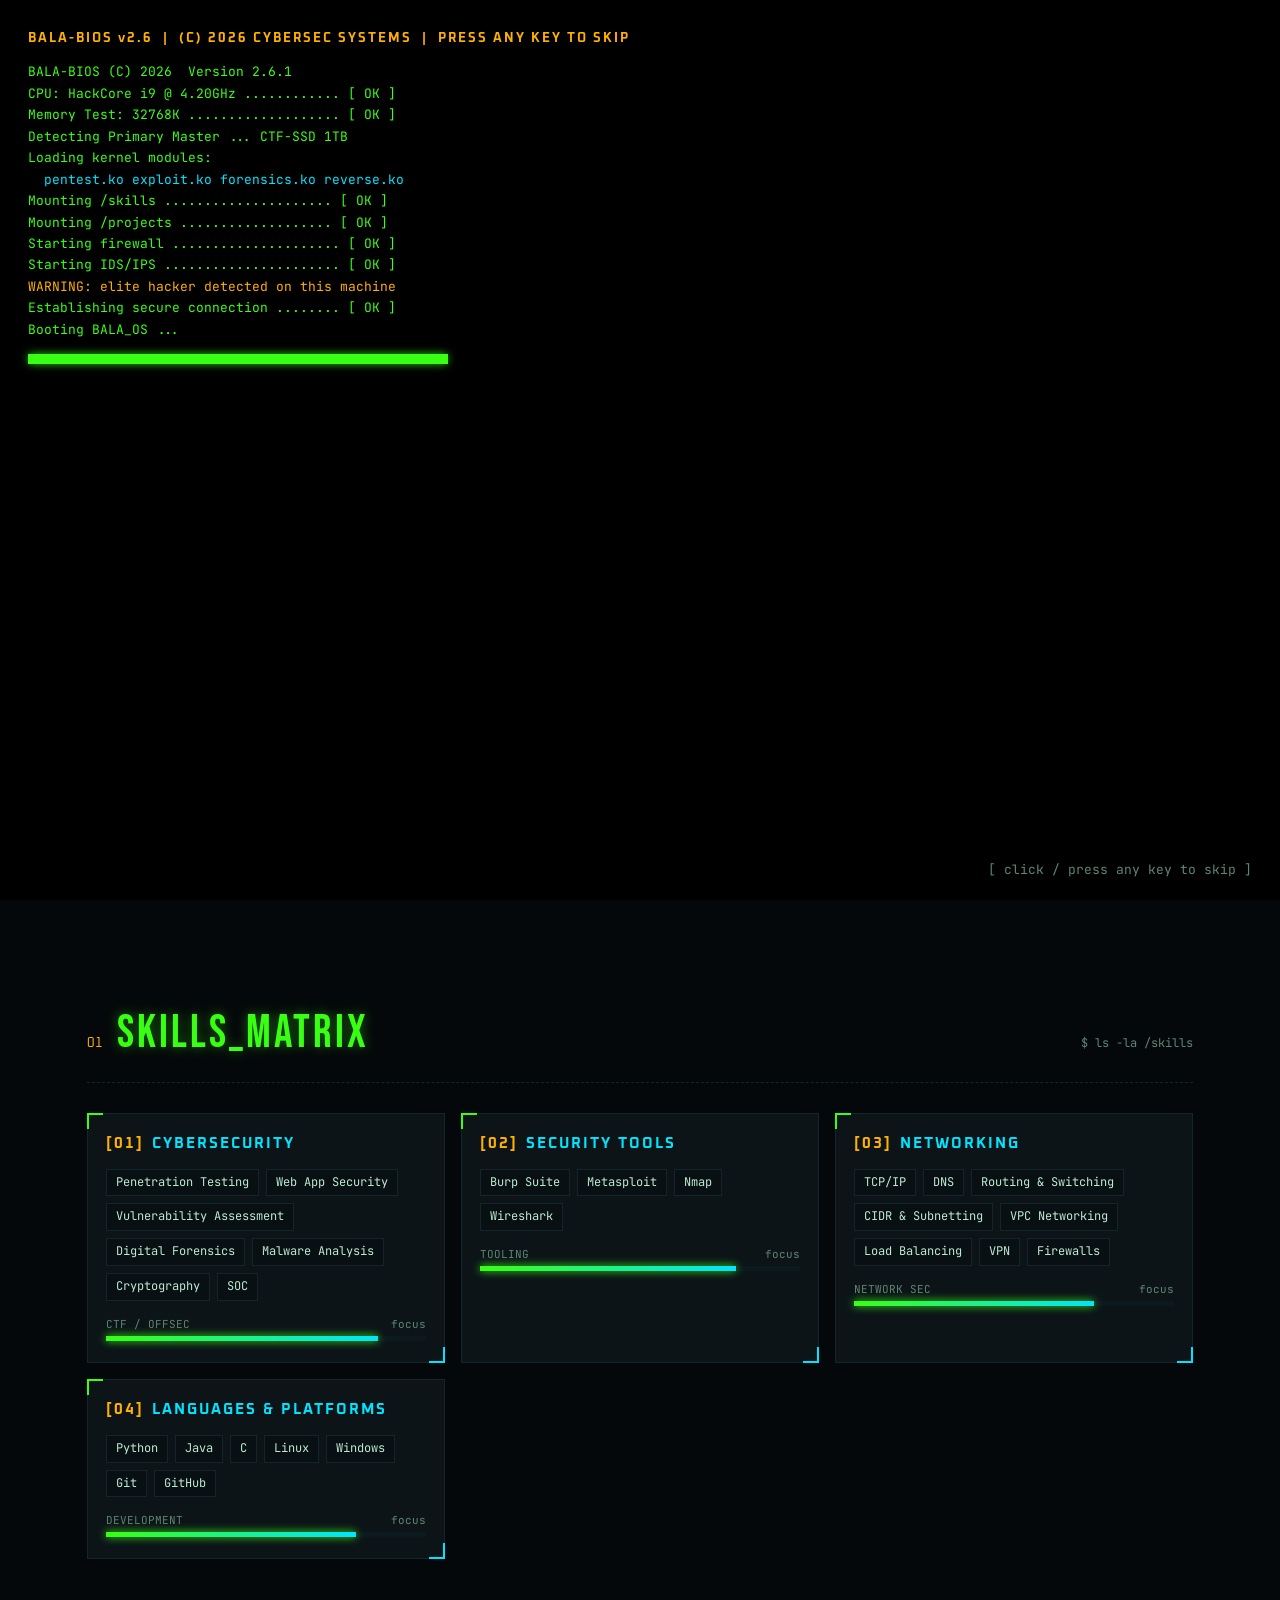
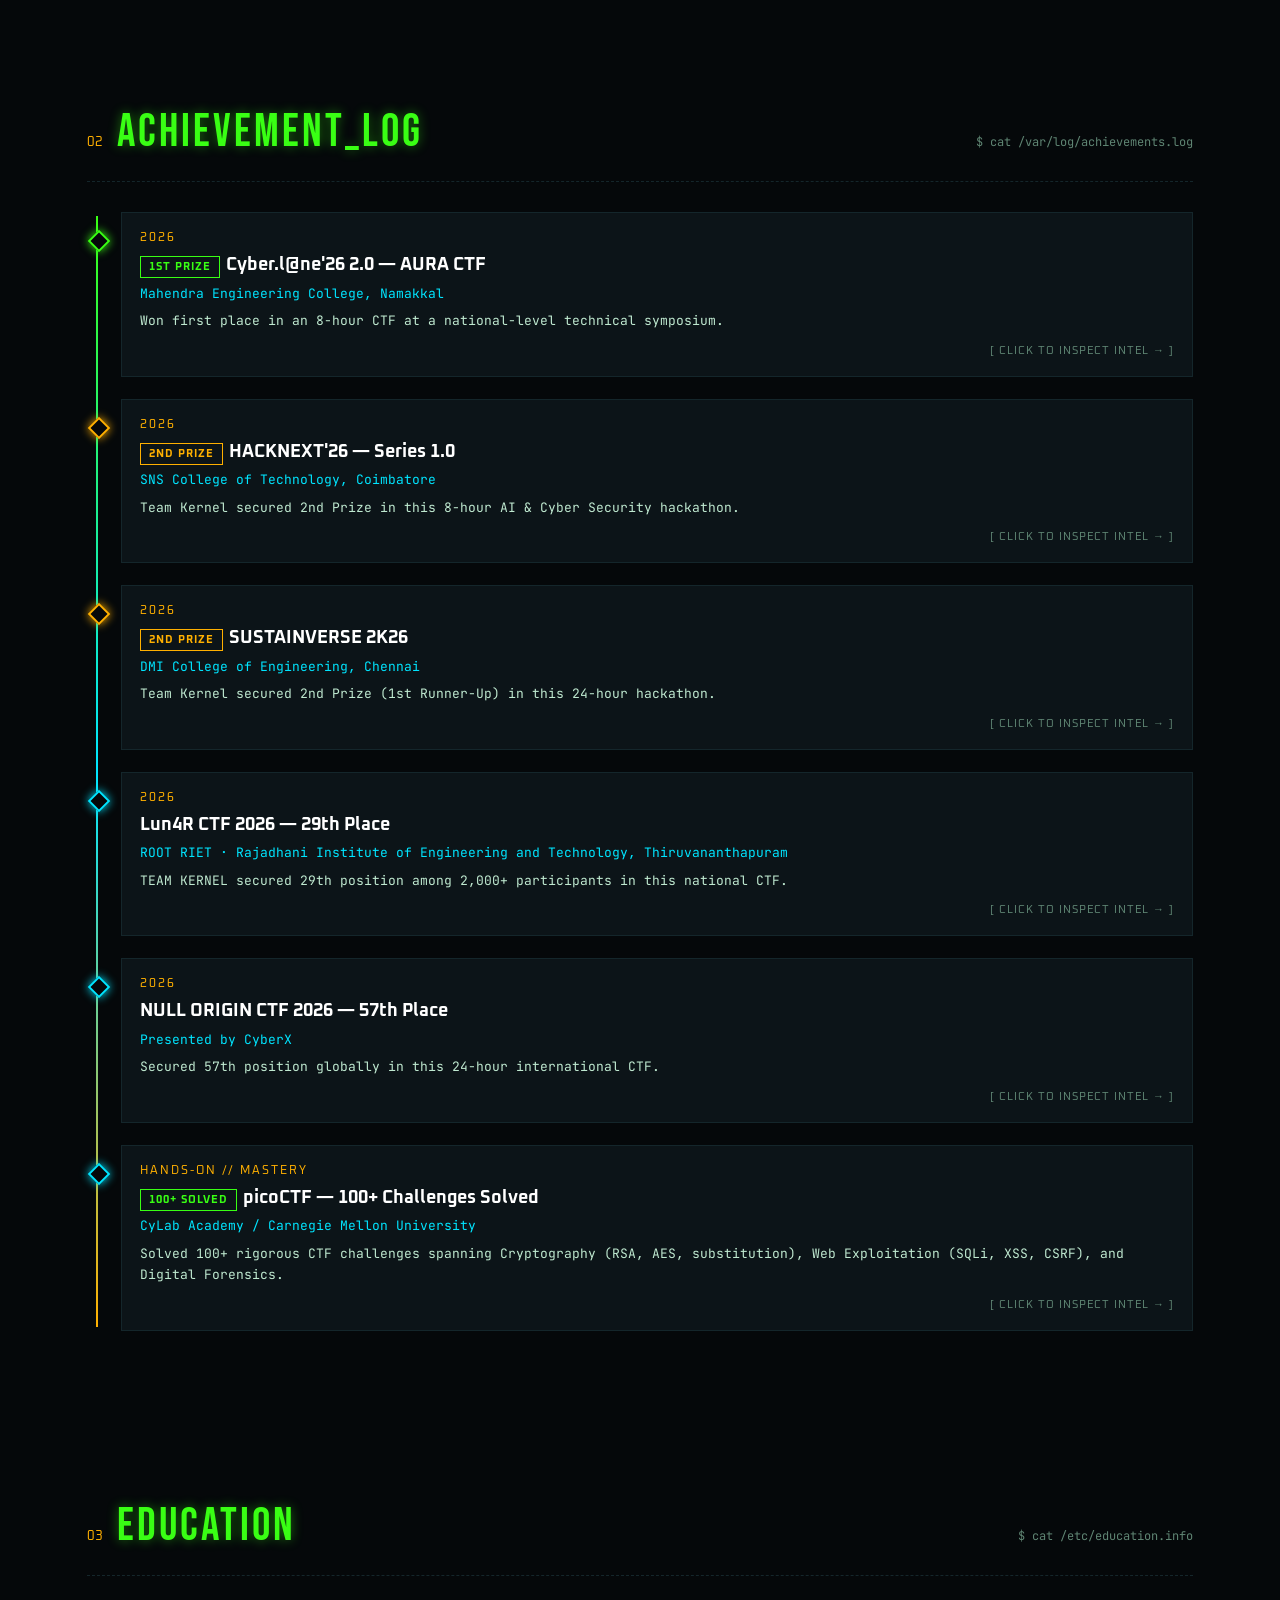
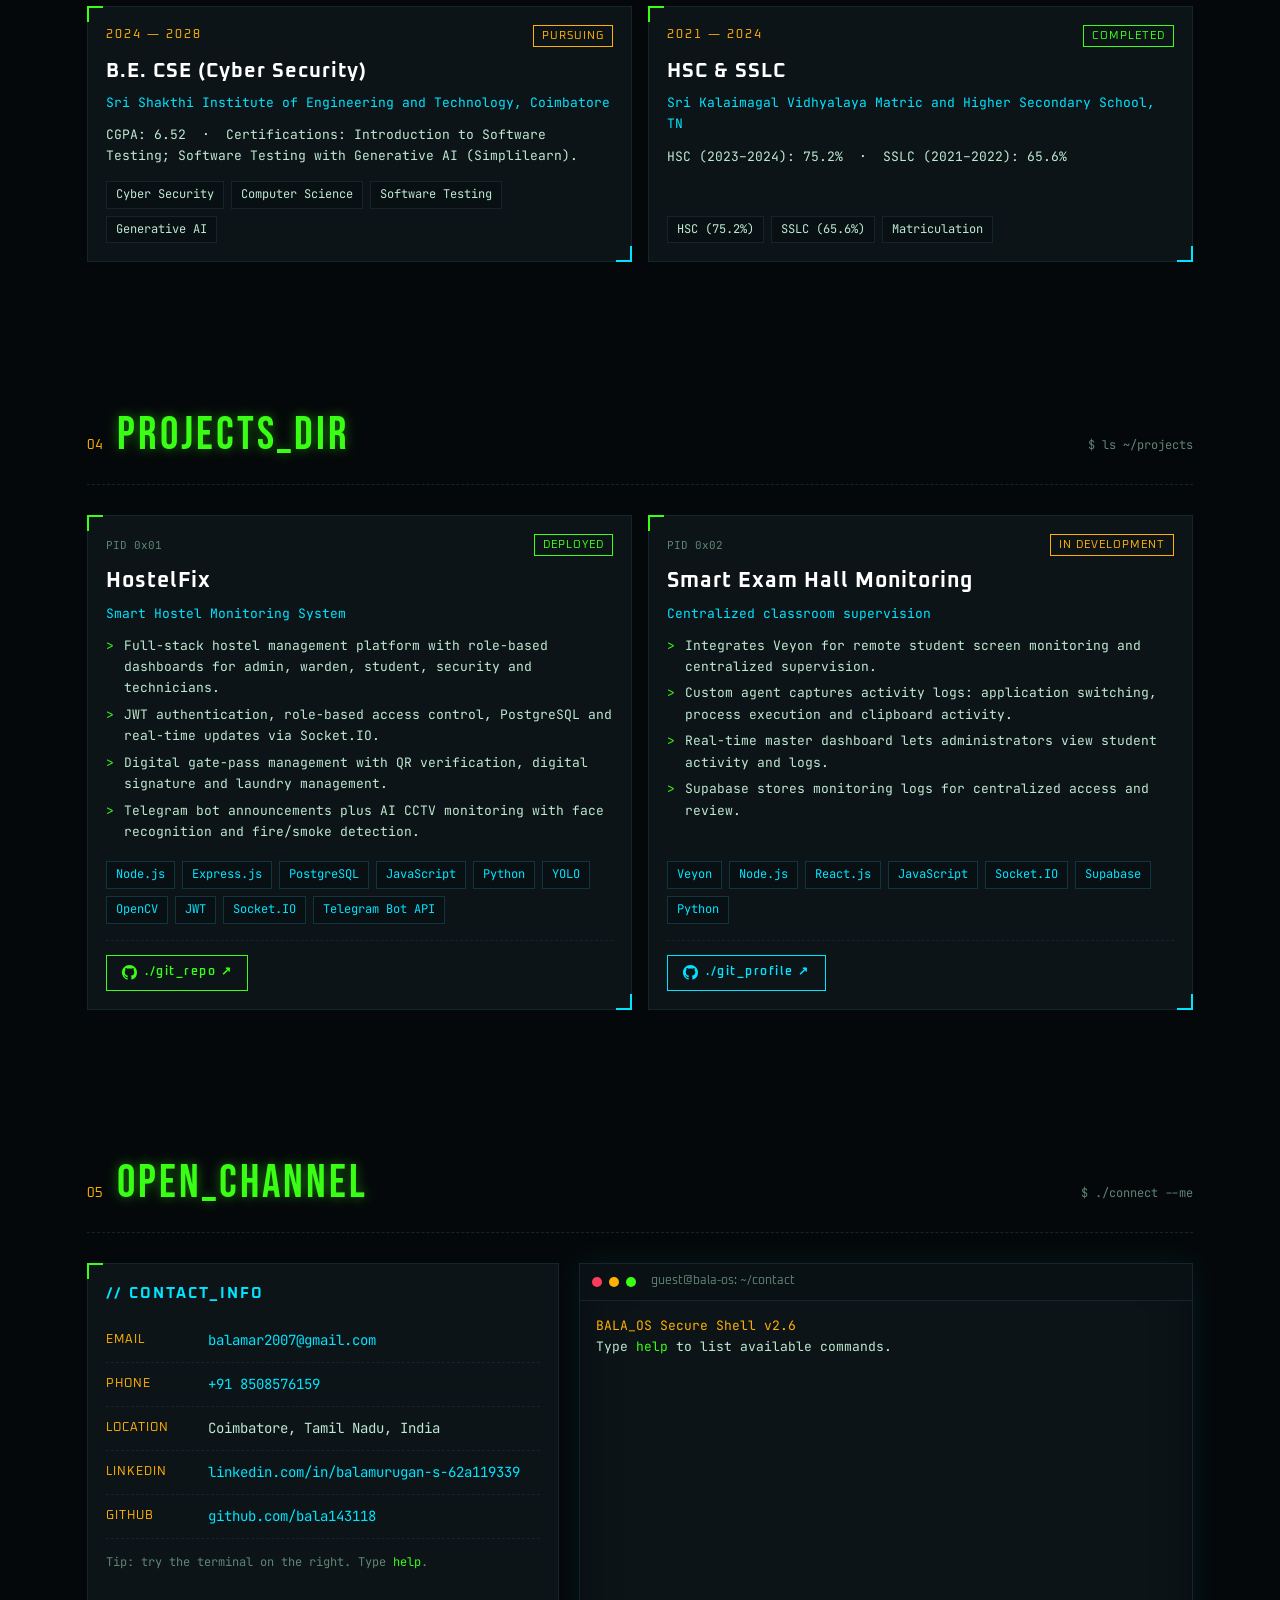
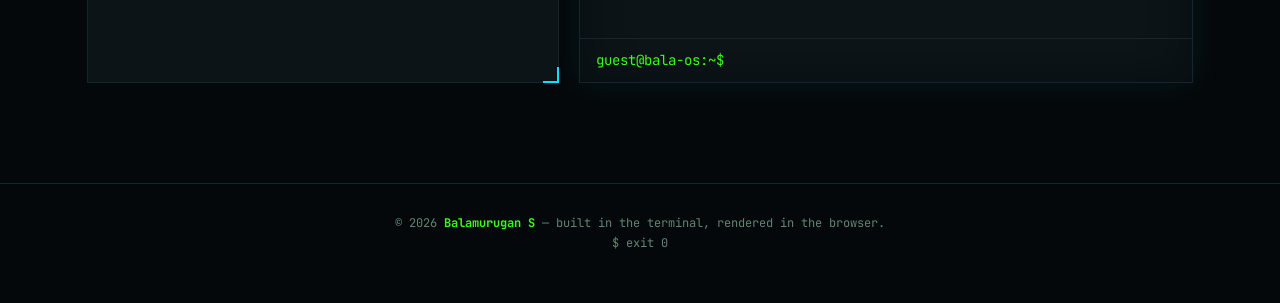
==== index.html @ a310f107 "Move view certificate hint to terminal bottom bar and support hint command" ====
<!DOCTYPE html>
<html lang="en">
<head>
<meta charset="UTF-8">
<meta name="viewport" content="width=device-width, initial-scale=1">
<title>Balamurugan S // Cyber Security</title>
<link rel="preconnect" href="https://fonts.googleapis.com">
<link rel="preconnect" href="https://fonts.gstatic.com" crossorigin>
<link href="https://fonts.googleapis.com/css2?family=Bebas+Neue&family=JetBrains+Mono:wght@300;400;500;700&family=Oxanium:wght@400;600;700&display=swap" rel="stylesheet">
<style>
:root{
  --bg:#05080a; --bg2:#0a1014; --panel:#0c1418; --line:#14262b;
  --green:#39ff14; --cyan:#00e5ff; --amber:#ffb000; --red:#ff3b5c;
  --text:#bfe9d0; --dim:#5f8573;
  --mono:'JetBrains Mono',monospace; --disp:'Bebas Neue',sans-serif; --ui:'Oxanium',sans-serif;
}
*{box-sizing:border-box;margin:0;padding:0}
html{scroll-behavior:smooth;overflow-x:hidden}
body{background:var(--bg);color:var(--text);font-family:var(--mono);font-size:14px;line-height:1.65;overflow-x:hidden}
body::before{content:"";position:fixed;inset:0;pointer-events:none;z-index:900;
  background:repeating-linear-gradient(0deg,rgba(0,0,0,.18) 0 1px,transparent 1px 3px)}
body::after{content:"";position:fixed;inset:0;pointer-events:none;z-index:899;
  background:radial-gradient(ellipse at center,transparent 55%,rgba(0,0,0,.65));transition:background .2s}
#matrix{position:fixed;inset:0;z-index:0;opacity:.09}
a{color:var(--cyan);text-decoration:none}
a:hover{color:var(--green)}
::selection{background:var(--green);color:#000}
::-webkit-scrollbar{width:8px}::-webkit-scrollbar-track{background:var(--bg)}::-webkit-scrollbar-thumb{background:var(--line)}

/* BIOS */
#bios{position:fixed;inset:0;background:#000;z-index:1000;padding:28px;color:var(--green);font-size:13px;overflow:hidden;cursor:pointer}
#bios .hdr{color:var(--amber);font-family:var(--ui);font-weight:700;letter-spacing:2px;margin-bottom:12px}
#bios pre{white-space:pre-wrap;font-family:var(--mono)}
#bios .ok{color:var(--green)}#bios .warn{color:var(--amber)}#bios .info{color:var(--cyan)}
#bios .skip{position:absolute;bottom:20px;right:28px;color:var(--dim)}
#bios .bar{margin-top:14px;width:min(420px,90%);height:10px;border:1px solid var(--green)}
#bios .bar i{display:block;height:100%;width:0;background:var(--green);box-shadow:0 0 10px var(--green)}
.blink{animation:blink 1s steps(1) infinite}
@keyframes blink{50%{opacity:0}}

/* NAV */
nav{position:fixed;top:0;left:0;right:0;z-index:100;display:flex;align-items:center;gap:6px;
  padding:0 16px;height:44px;background:rgba(5,8,10,.92);backdrop-filter:blur(6px);
  border-bottom:1px solid var(--green);box-shadow:0 0 18px rgba(57,255,20,.15);font-family:var(--ui)}
nav .logo{color:var(--green);font-weight:700;letter-spacing:2px;margin-right:14px;text-shadow:0 0 8px var(--green)}
nav .links{display:flex;gap:2px;flex:1;overflow-x:auto}
nav .links a{color:var(--dim);padding:4px 11px;font-size:13px;letter-spacing:1px;border:1px solid transparent;white-space:nowrap}
nav .links a:hover,nav .links a.active{color:var(--cyan);border-color:var(--cyan);background:rgba(0,229,255,.06)}
nav .sys{display:flex;gap:14px;color:var(--dim);font-size:12px;white-space:nowrap}
nav .sys b{color:var(--amber);font-weight:600}
nav .dot{display:inline-block;width:7px;height:7px;border-radius:50%;background:var(--green);box-shadow:0 0 8px var(--green);margin-right:6px;animation:blink 2s infinite}

main{position:relative;z-index:1}
section{max-width:1150px;margin:0 auto;padding:96px 22px 40px}
.sec-title{display:flex;align-items:baseline;gap:14px;margin-bottom:30px;border-bottom:1px dashed var(--line);padding-bottom:10px}
.sec-title .n{color:var(--amber);font-family:var(--ui);font-size:13px}
.sec-title h2{font-family:var(--disp);font-size:46px;letter-spacing:3px;color:var(--green);font-weight:400;text-shadow:0 0 12px rgba(57,255,20,.45)}
.sec-title .cmd{margin-left:auto;color:var(--dim);font-size:12px}

/* HERO */
#home{min-height:100vh;display:grid;grid-template-columns:1.05fr 1fr;gap:34px;align-items:center;padding-top:90px}
.tag{color:var(--amber);font-family:var(--ui);letter-spacing:3px;font-size:13px;margin-bottom:6px}
.glitch{font-family:var(--disp);font-size:clamp(34px,5.2vw,72px);line-height:1;color:#fff;position:relative;letter-spacing:3px;display:inline-block;white-space:nowrap}
.glitch::before,.glitch::after{content:attr(data-text);position:absolute;left:0;top:0;width:100%;overflow:hidden;white-space:nowrap}
.glitch::before{color:var(--cyan);transform:translate(-3px,0);clip-path:inset(0 0 60% 0);animation:g1 3s infinite steps(1)}
.glitch::after{color:var(--red);transform:translate(3px,0);clip-path:inset(55% 0 0 0);animation:g2 2.6s infinite steps(1)}
@keyframes g1{0%,88%,100%{transform:translate(-2px,0);clip-path:inset(0 0 60% 0)}90%{transform:translate(-8px,2px);clip-path:inset(10% 0 40% 0)}94%{transform:translate(6px,-2px);clip-path:inset(30% 0 30% 0)}}
@keyframes g2{0%,84%,100%{transform:translate(2px,0);clip-path:inset(55% 0 0 0)}86%{transform:translate(9px,1px);clip-path:inset(50% 0 10% 0)}92%{transform:translate(-6px,2px);clip-path:inset(70% 0 5% 0)}}
.hero-sub{font-family:var(--ui);font-size:20px;color:var(--cyan);margin:10px 0 18px}
.hero-sub .sep{color:var(--amber)}
.hero-p{color:var(--text);max-width:520px;margin-bottom:24px}
.btns{display:flex;gap:12px;flex-wrap:wrap}
.btn{font-family:var(--ui);font-weight:600;letter-spacing:1.5px;padding:10px 20px;border:1px solid var(--green);color:var(--green);background:transparent;cursor:pointer;font-size:13px;transition:.2s}
.btn:hover,.btn:focus,.btn:active{background:var(--green);color:#000!important;box-shadow:0 0 20px var(--green)}
.btn.c{border-color:var(--cyan);color:var(--cyan)}
.btn.c:hover,.btn.c:focus,.btn.c:active{background:var(--cyan);color:#000!important;box-shadow:0 0 20px var(--cyan)}
.stats{display:flex;gap:26px;margin-top:30px;flex-wrap:wrap}
.stat b{display:block;font-family:var(--disp);font-size:38px;color:var(--amber);letter-spacing:2px;font-weight:400;line-height:1}
.stat span{color:var(--dim);font-size:11px;letter-spacing:1px;text-transform:uppercase}

/* terminal window */
.win{background:var(--panel);border:1px solid var(--line);box-shadow:0 0 30px rgba(0,229,255,.08),inset 0 0 40px rgba(0,0,0,.4)}
.win-bar{display:flex;align-items:center;gap:7px;padding:8px 12px;border-bottom:1px solid var(--line);background:#0a1115;font-family:var(--ui);font-size:12px;color:var(--dim)}
.win-bar i{width:10px;height:10px;border-radius:50%;display:inline-block}
.win-bar i:nth-child(1){background:var(--red)}.win-bar i:nth-child(2){background:var(--amber)}.win-bar i:nth-child(3){background:var(--green)}
.win-bar span{margin-left:8px}
.term{padding:16px;min-height:330px;font-size:13px;white-space:pre-wrap;word-break:break-word}
.p{color:var(--green)}.pa{color:var(--amber)}.pc{color:var(--cyan)}.pd{color:var(--dim)}.pr{color:var(--red)}
.caret{display:inline-block;width:8px;height:15px;background:var(--green);vertical-align:text-bottom;animation:blink 1s steps(1) infinite}

/* SKILLS */
.grid{display:grid;gap:16px}
.skills{grid-template-columns:repeat(auto-fit,minmax(310px,1fr))}
.card{background:var(--panel);border:1px solid var(--line);padding:18px;position:relative;transition:.25s}
.card::before{content:"";position:absolute;top:-1px;left:-1px;width:14px;height:14px;border-top:2px solid var(--green);border-left:2px solid var(--green)}
.card::after{content:"";position:absolute;bottom:-1px;right:-1px;width:14px;height:14px;border-bottom:2px solid var(--cyan);border-right:2px solid var(--cyan)}
.card:hover{border-color:var(--green);box-shadow:0 0 22px rgba(57,255,20,.14);transform:translateY(-3px)}
.card h3{font-family:var(--ui);font-size:15px;letter-spacing:2px;color:var(--cyan);margin-bottom:12px;font-weight:700}
.card h3 em{font-style:normal;color:var(--amber);margin-right:8px}
.chips{display:flex;flex-wrap:wrap;gap:7px}
.chip{font-size:12px;padding:3px 9px;border:1px solid var(--line);color:var(--text);background:#081014;transition:.15s}
.chip:hover{border-color:var(--green);color:var(--green);background:rgba(57,255,20,.07)}
.meter{margin-top:14px}
.meter div{display:flex;justify-content:space-between;font-size:11px;color:var(--dim);margin-bottom:3px}
.meter .b{height:5px;background:#0b1a1f}
.meter .b i{display:block;height:100%;width:0;background:linear-gradient(90deg,var(--green),var(--cyan));box-shadow:0 0 8px var(--green);transition:width 1.4s ease}

/* TIMELINE */
.tl{position:relative;padding-left:34px}
.tl::before{content:"";position:absolute;left:9px;top:4px;bottom:4px;width:2px;background:linear-gradient(var(--green),var(--cyan),var(--amber))}
.ev{position:relative;margin-bottom:22px;background:var(--panel);border:1px solid var(--line);padding:16px 18px;transition:.25s;cursor:pointer}
.ev:hover{border-color:var(--green);box-shadow:0 0 24px rgba(57,255,20,.18);transform:translateX(4px)}
.ev::before{content:"";position:absolute;left:-31px;top:20px;width:12px;height:12px;background:var(--bg);border:2px solid var(--green);box-shadow:0 0 10px var(--green);transform:rotate(45deg)}
.ev.am::before{border-color:var(--amber);box-shadow:0 0 10px var(--amber)}
.ev.cy::before{border-color:var(--cyan);box-shadow:0 0 10px var(--cyan)}
.ev .when{font-family:var(--ui);font-size:12px;color:var(--amber);letter-spacing:2px}
.ev h3{font-family:var(--ui);font-size:18px;color:#fff;margin:2px 0}
.ev .org{color:var(--cyan);font-size:13px;margin-bottom:6px}
.ev p{color:var(--text);font-size:13px}
.ev .ev-hint{display:flex;align-items:center;justify-content:flex-end;margin-top:10px;font-family:var(--ui);font-size:11px;color:var(--dim);letter-spacing:1px;transition:.2s}
.ev:hover .ev-hint{color:var(--green)}
.badge{display:inline-block;font-family:var(--ui);font-size:11px;letter-spacing:1px;padding:1px 8px;margin-right:6px;border:1px solid var(--amber);color:var(--amber)}
.badge.g{border-color:var(--green);color:var(--green)}

/* PROJECTS */
.projects{grid-template-columns:repeat(auto-fit,minmax(420px,1fr))}
.proj{display:flex;flex-direction:column}
.proj .top{display:flex;justify-content:space-between;align-items:center;margin-bottom:8px}
.proj .id{color:var(--dim);font-size:11px}
.status{font-size:11px;font-family:var(--ui);letter-spacing:1px;padding:1px 8px;border:1px solid var(--green);color:var(--green)}
.status.dev{border-color:var(--amber);color:var(--amber)}
.proj h3{font-family:var(--ui);font-size:21px;color:#fff;letter-spacing:1px;margin-bottom:4px}
.proj ul{list-style:none;margin:10px 0 14px}
.proj li{font-size:13px;padding-left:18px;position:relative;margin-bottom:5px}
.proj li::before{content:">";position:absolute;left:0;color:var(--green)}
.proj .chips{margin-top:auto}
.proj .chip{color:var(--cyan);border-color:#0f3640}
.proj-action{margin-top:16px;padding-top:14px;border-top:1px dashed var(--line);display:flex;align-items:center;gap:10px}
.proj-action .btn{padding:7px 15px;font-size:12px;display:inline-flex;align-items:center;gap:8px}

/* EDUCATION */
.edu-grid{grid-template-columns:repeat(auto-fit,minmax(380px,1fr))}
.edu{display:flex;flex-direction:column}
.edu .top{display:flex;justify-content:space-between;align-items:center;margin-bottom:8px}
.edu .when{font-family:var(--ui);font-size:12px;color:var(--amber);letter-spacing:2px}
.edu h3{font-family:var(--ui);font-size:20px;color:#fff;letter-spacing:1px;margin-bottom:4px}
.edu .org{color:var(--cyan);font-size:13px;margin-bottom:12px}
.edu .desc{font-size:13px;color:var(--text);margin-bottom:14px;line-height:1.6}
.edu .chips{margin-top:auto}

/* MODAL */
.modal-overlay{position:fixed;inset:0;background:rgba(5,8,10,.86);backdrop-filter:blur(6px);z-index:2000;display:flex;align-items:center;justify-content:center;padding:20px;opacity:0;pointer-events:none;transition:opacity .25s ease}
.modal-overlay.open{opacity:1;pointer-events:auto}
.modal-win{background:var(--panel);border:1px solid var(--green);box-shadow:0 0 35px rgba(57,255,20,.22),inset 0 0 30px rgba(0,0,0,.6);width:min(660px,94vw);max-height:86vh;display:flex;flex-direction:column;position:relative;transform:scale(.94);transition:transform .25s ease}
.modal-overlay.open .modal-win{transform:scale(1)}
.modal-win::before{content:"";position:absolute;top:-1px;left:-1px;width:16px;height:16px;border-top:2px solid var(--green);border-left:2px solid var(--green)}
.modal-win::after{content:"";position:absolute;bottom:-1px;right:-1px;width:16px;height:16px;border-bottom:2px solid var(--cyan);border-right:2px solid var(--cyan)}
.modal-close-btn{margin-left:auto;background:transparent;border:0;color:var(--dim);font-size:22px;line-height:1;cursor:pointer;padding:0 6px;transition:.2s}
.modal-close-btn:hover{color:var(--red)}
.modal-body{overflow-y:auto;padding:22px 24px;font-size:13px;line-height:1.65}
.modal-body h3{font-family:var(--ui);font-size:22px;color:#fff;margin:8px 0 4px;letter-spacing:1px}
.modal-body .m-meta{display:flex;gap:12px;align-items:center;flex-wrap:wrap;color:var(--amber);font-family:var(--ui);font-size:12px;letter-spacing:1px;margin-bottom:6px}
.modal-body .m-org{color:var(--cyan);font-size:13px;margin-bottom:14px}
.modal-body .m-sec{margin:14px 0 6px;color:var(--amber);font-family:var(--ui);font-size:12px;letter-spacing:1.5px}
.modal-body p{color:var(--text);margin-bottom:10px}
.modal-body ul{list-style:none;margin:8px 0 14px}
.modal-body li{padding-left:18px;position:relative;margin-bottom:6px;color:var(--text)}
.modal-body li::before{content:">";position:absolute;left:0;color:var(--green)}
.modal-body .m-chips{display:flex;flex-wrap:wrap;gap:6px;margin:10px 0 16px}
/* MODAL MINI TERMINAL */
.m-term-box{background:#060b0e;border:1px solid var(--line);box-shadow:inset 0 0 25px rgba(0,0,0,.6),0 0 16px rgba(0,229,255,.05);margin:6px 0 14px;border-radius:3px;overflow:hidden;font-size:12px;font-family:var(--mono);cursor:text;transition:border-color .2s,box-shadow .2s}
.m-term-box:focus-within{border-color:var(--green);box-shadow:inset 0 0 25px rgba(0,0,0,.6),0 0 16px rgba(57,255,20,.18)}
.m-term-bar{display:flex;align-items:center;gap:6px;padding:5px 10px;background:#091216;border-bottom:1px solid var(--line);font-family:var(--ui);font-size:11px;color:var(--dim);user-select:none}
.m-term-dots{display:flex;gap:5px;align-items:center}
.m-term-dots i{width:7px;height:7px;border-radius:50%;display:inline-block}
.m-term-dots i:nth-child(1){background:var(--red)}
.m-term-dots i:nth-child(2){background:var(--amber)}
.m-term-dots i:nth-child(3){background:var(--green)}
.m-term-title{margin-left:6px;color:var(--dim);font-family:var(--mono);font-size:11px}
.m-term-tag{margin-left:auto;color:var(--green);font-size:10px;letter-spacing:1px;font-family:var(--mono);font-weight:600}
.m-term-body{padding:8px 12px;display:flex;flex-direction:column;gap:4px;line-height:1.45;max-height:120px;overflow-y:auto;transition:max-height .3s ease}
.m-term-body.has-cert{max-height:440px}
.m-term-line{white-space:pre-wrap;word-break:break-word;color:var(--text);font-size:12px}
.m-term-in-row{display:flex;align-items:center;gap:8px;font-size:12px;cursor:text}
.m-term-in{flex:1;background:transparent;border:0;outline:0;color:#fff;font-family:var(--mono);font-size:12px;caret-color:var(--green);caret-shape:block;padding:0;margin:0;line-height:1.4}
.m-term-bottom-bar{display:flex;align-items:center;justify-content:space-between;padding:6px 12px;background:#05090c;border-top:1px dashed var(--line);font-size:11px;font-family:var(--mono);color:var(--dim);user-select:none}
.m-hint-text{display:flex;align-items:center;gap:6px;cursor:pointer;transition:color .2s}
.m-hint-text:hover{color:var(--text)}
.m-hint-btn{background:rgba(57,255,20,.08);border:1px solid var(--green);color:var(--green);font-family:var(--ui);font-size:10px;font-weight:700;letter-spacing:1px;padding:3px 10px;cursor:pointer;transition:.2s}
.m-hint-btn:hover{background:var(--green);color:#000;box-shadow:0 0 10px var(--green)}
.modal-body .m-actions{display:flex;justify-content:space-between;align-items:center;border-top:1px dashed var(--line);padding-top:14px;margin-top:10px;gap:12px;flex-wrap:wrap}

/* TERMINAL CERTIFICATE VIEWER */
.m-term-cert-box{margin:8px 0;background:#030608;border:1px solid var(--green);border-radius:2px;box-shadow:0 0 16px rgba(57,255,20,.18);overflow:hidden;animation:termCertIn .3s ease-out}
@keyframes termCertIn{from{opacity:0;transform:translateY(6px)}to{opacity:1;transform:translateY(0)}}
.m-term-cert-bar{display:flex;align-items:center;justify-content:space-between;padding:5px 10px;background:#091216;border-bottom:1px solid var(--line);font-size:11px;font-family:var(--ui)}
.m-term-cert-title{color:var(--text);font-weight:600;letter-spacing:1px;display:flex;align-items:center;gap:6px}
.m-term-cert-btn{background:rgba(57,255,20,.1);border:1px solid var(--green);color:var(--green);font-family:var(--ui);font-size:10px;font-weight:700;letter-spacing:1px;padding:3px 8px;cursor:pointer;transition:.2s}
.m-term-cert-btn:hover{background:var(--green);color:#000;box-shadow:0 0 10px var(--green)}
.m-term-cert-wrap{position:relative;width:100%;max-height:280px;background:#000;overflow:hidden;cursor:zoom-in;display:flex;align-items:center;justify-content:center}
.m-term-cert-img{width:100%;height:auto;max-height:280px;object-fit:contain;display:block;transition:transform .3s ease}
.m-term-cert-wrap:hover .m-term-cert-img{transform:scale(1.02)}
.m-term-cert-overlay{position:absolute;inset:0;background:rgba(5,8,10,.35);opacity:0;display:flex;align-items:center;justify-content:center;transition:opacity .2s;pointer-events:none}
.m-term-cert-wrap:hover .m-term-cert-overlay{opacity:1}
.m-term-cert-hint{background:rgba(0,0,0,.85);border:1px solid var(--cyan);color:var(--cyan);font-family:var(--ui);font-size:11px;letter-spacing:1.5px;padding:4px 10px;font-weight:700;box-shadow:0 0 12px rgba(0,229,255,.4)}

/* FULLSCREEN CERTIFICATE LIGHTBOX */
.cert-lightbox-overlay{position:fixed;inset:0;background:rgba(3,5,7,.94);backdrop-filter:blur(8px);z-index:3000;display:flex;align-items:center;justify-content:center;padding:20px;opacity:0;pointer-events:none;transition:opacity .25s ease}
.cert-lightbox-overlay.open{opacity:1;pointer-events:auto}
.cert-lightbox-win{background:var(--panel);border:1px solid var(--cyan);box-shadow:0 0 45px rgba(0,229,255,.25);width:min(900px,95vw);max-height:92vh;display:flex;flex-direction:column;position:relative}
.cert-lightbox-win::before{content:"";position:absolute;top:-1px;left:-1px;width:16px;height:16px;border-top:2px solid var(--cyan);border-left:2px solid var(--cyan)}
.cert-lightbox-win::after{content:"";position:absolute;bottom:-1px;right:-1px;width:16px;height:16px;border-bottom:2px solid var(--green);border-right:2px solid var(--green)}
.cert-lightbox-body{display:flex;flex-direction:column;align-items:center;padding:16px;background:#020406;overflow-y:auto}
.cert-lightbox-img-wrap{position:relative;width:100%;max-height:70vh;display:flex;align-items:center;justify-content:center;overflow:hidden}
.cert-lightbox-img-wrap img{width:auto;max-width:100%;max-height:70vh;object-fit:contain;border:1px solid var(--line);box-shadow:0 8px 30px rgba(0,0,0,.8);cursor:zoom-in;transition:transform .25s ease}
.cert-lightbox-img-wrap img.zoomed{transform:scale(1.55);cursor:zoom-out}
.cert-lightbox-footer{width:100%;display:flex;justify-content:space-between;align-items:center;margin-top:12px;padding-top:10px;border-top:1px dashed var(--line);flex-wrap:wrap;gap:8px}

/* CONTACT */
.contact{display:grid;grid-template-columns:1fr 1.3fr;gap:20px}
.info .row{display:flex;gap:12px;padding:10px 0;border-bottom:1px dashed var(--line)}
.info .row:last-child{border:0}
.info .k{color:var(--amber);width:90px;flex-shrink:0;font-family:var(--ui);font-size:12px;letter-spacing:1px;padding-top:2px}
.info .v{word-break:break-all}
.cterm{height:420px;display:flex;flex-direction:column}
.cterm .out{flex:1;overflow-y:auto;padding:14px 16px 0;font-size:13px;white-space:pre-wrap;word-break:break-word}
.cterm .inp{display:flex;gap:8px;align-items:center;padding:10px 16px;border-top:1px solid var(--line)}
.cterm input{flex:1;background:transparent;border:0;outline:0;color:#fff;font-family:var(--mono);font-size:13px;caret-color:var(--green)}
@keyframes termGlitch{
  0%{box-shadow:0 0 60px rgba(255,59,92,.9),inset 0 0 50px rgba(255,59,92,.5);border-color:var(--red);transform:translateX(-7px)}
  20%{transform:translateX(7px) translateY(-3px)}
  40%{transform:translateX(-6px) translateY(3px)}
  60%{transform:translateX(5px) translateY(-2px)}
  80%{transform:translateX(-3px)}
  100%{box-shadow:0 0 30px rgba(0,229,255,.08),inset 0 0 40px rgba(0,0,0,.4);border-color:var(--line);transform:none}
}
.cterm-alert{animation:termGlitch .65s cubic-bezier(.36,.07,.19,.97) both}
.cterm-alert .win-bar{background:#2a050d!important;color:var(--red)!important;border-bottom-color:var(--red)!important}
@keyframes termGlitchGranted{
  0%{box-shadow:0 0 60px rgba(57,255,20,.95),inset 0 0 50px rgba(57,255,20,.5);border-color:var(--green);transform:translateX(-7px)}
  20%{transform:translateX(7px) translateY(-3px)}
  40%{transform:translateX(-6px) translateY(3px)}
  60%{transform:translateX(5px) translateY(-2px)}
  80%{transform:translateX(-3px)}
  100%{box-shadow:0 0 30px rgba(0,229,255,.08),inset 0 0 40px rgba(0,0,0,.4);border-color:var(--line);transform:none}
}
.cterm-granted{animation:termGlitchGranted .65s cubic-bezier(.36,.07,.19,.97) both}
.cterm-granted .win-bar{background:#04210e!important;color:var(--green)!important;border-bottom-color:var(--green)!important}
footer{position:relative;z-index:1;text-align:center;padding:30px 20px 50px;color:var(--dim);font-size:12px;border-top:1px solid var(--line);margin-top:60px}
footer b{color:var(--green)}

.reveal{opacity:0;transform:translateY(22px);transition:opacity .7s,transform .7s}
.reveal.in{opacity:1;transform:none}

@media(max-width:900px){
  #home{grid-template-columns:1fr;padding-top:100px}
  .contact{grid-template-columns:1fr}
  .projects{grid-template-columns:1fr}
  .edu-grid{grid-template-columns:1fr}
  nav .sys .hide{display:none}
}
@media(max-width:560px){nav .logo{display:none}.sec-title h2{font-size:36px}.sec-title .cmd{display:none}}
@media(prefers-reduced-motion:reduce){*{animation:none!important;transition:none!important}}

/* FULL-SITE SHAKE & ACCESS DENIED NOTIFICATION */
@keyframes siteShake{
  0%{transform:translate(0,0)}
  10%{transform:translate(-14px,-8px) rotate(-0.5deg)}
  20%{transform:translate(14px,8px) rotate(0.5deg)}
  30%{transform:translate(-12px,6px) rotate(-0.3deg)}
  40%{transform:translate(12px,-6px) rotate(0.3deg)}
  50%{transform:translate(-9px,-4px)}
  60%{transform:translate(9px,4px)}
  70%{transform:translate(-6px,2px)}
  80%{transform:translate(4px,-2px)}
  90%{transform:translate(-2px,1px)}
  100%{transform:translate(0,0) rotate(0deg)}
}
body.site-shake{
  animation:siteShake .7s cubic-bezier(.36,.07,.19,.97) both!important;
  box-shadow:inset 0 0 100px rgba(255,59,92,.75)!important;
}
body.site-shake::after{
  background:radial-gradient(ellipse at center,rgba(255,20,50,.18) 20%,rgba(255,0,40,.65))!important;
}
body.site-shake-granted{
  animation:siteShake .7s cubic-bezier(.36,.07,.19,.97) both!important;
  box-shadow:inset 0 0 100px rgba(57,255,20,.75)!important;
}
body.site-shake-granted::after{
  background:radial-gradient(ellipse at center,rgba(57,255,20,.2) 20%,rgba(0,229,255,.55))!important;
}
.cyber-notify{
  position:fixed;top:20px;left:50%;transform:translateX(-50%) translateY(-140%);
  z-index:10000;width:min(520px,92vw);background:#0d0205;border:1px solid var(--red);
  box-shadow:0 0 40px rgba(255,59,92,.6),inset 0 0 25px rgba(255,0,40,.3);
  padding:14px 18px;display:flex;align-items:center;gap:14px;opacity:0;pointer-events:none;
  transition:transform .4s cubic-bezier(.175,.885,.32,1.275),opacity .3s ease;
}
.cyber-notify.show{transform:translateX(-50%) translateY(0);opacity:1;pointer-events:auto}
.cyber-notify::before{content:"";position:absolute;top:-1px;left:-1px;width:12px;height:12px;border-top:2px solid #fff;border-left:2px solid #fff}
.cyber-notify::after{content:"";position:absolute;bottom:-1px;right:-1px;width:12px;height:12px;border-bottom:2px solid #fff;border-right:3px solid #fff}
.cyber-notify.granted{
  background:#03140a!important;
  border-color:var(--green)!important;
  box-shadow:0 0 45px rgba(57,255,20,.65),inset 0 0 25px rgba(57,255,20,.3)!important;
}
.cyber-notify.granted .notify-title{color:var(--green)!important}
.cyber-notify.granted .notify-msg{color:#d4ffd9!important}
.cyber-notify.granted::before{border-color:#00e5ff!important}
.cyber-notify.granted::after{border-color:var(--green)!important}
.cyber-notify.granted .notify-close:hover{color:var(--green)!important}
.notify-icon{font-size:24px;line-height:1;animation:blink .5s infinite;flex-shrink:0}
.notify-body{flex:1;min-width:0}
.notify-title{font-family:var(--ui);font-weight:700;font-size:13px;color:var(--red);letter-spacing:1.5px;margin-bottom:2px}
.notify-msg{font-family:var(--mono);font-size:12px;color:#ffccd4;line-height:1.4;white-space:nowrap;overflow:hidden;text-overflow:ellipsis}
.notify-close{background:transparent;border:0;color:var(--dim);font-size:20px;line-height:1;cursor:pointer;padding:2px 6px;transition:color .2s;flex-shrink:0}
.notify-close:hover{color:var(--red)}
</style>
</head>
<body>

<!-- ACCESS NOTIFICATION (DENIED / GRANTED) -->
<div id="accessDeniedToast" class="cyber-notify" role="alert" aria-live="assertive">
  <div class="notify-icon" id="notifyIcon">🚨</div>
  <div class="notify-body">
    <div class="notify-title" id="notifyTitle">ACCESS DENIED // INTRUSION DETECTED</div>
    <div class="notify-msg" id="notifyMsgText">Unauthorized command intercepted by BALA_OS Firewall.</div>
  </div>
  <button class="notify-close" id="notifyCloseBtn" aria-label="Close notification">&times;</button>
</div>

<canvas id="matrix"></canvas>

<!-- BIOS -->
<div id="bios">
  <div class="hdr">BALA-BIOS v2.6 &nbsp;|&nbsp; (C) 2026 CYBERSEC SYSTEMS &nbsp;|&nbsp; PRESS ANY KEY TO SKIP</div>
  <pre id="biosOut"></pre>
  <div class="bar"><i id="biosBar"></i></div>
  <div class="skip">[ click / press any key to skip ]</div>
</div>

<!-- NAV -->
<nav>
  <div class="logo"><span class="dot"></span>BALA_OS</div>
  <div class="links">
    <a href="#home" class="active">~/home</a>
    <a href="#skills">/skills</a>
    <a href="#achievements">/achievements</a>
    <a href="#education">/education</a>
    <a href="#projects">/projects</a>
    <a href="#contact">/contact</a>
  </div>
  <div class="sys">
    <span class="hide">NET <b>SECURE</b></span>
    <span class="hide">UP <b id="uptime">00:00</b></span>
    <span><b id="clock">--:--:--</b> <span id="date" class="hide"></span></span>
  </div>
</nav>

<main>
<!-- HERO -->
<section id="home">
  <div>
    <div class="tag">// SYSTEM ONLINE &nbsp;· ACCESS GRANTED</div>
    <h1 class="glitch" data-text="BALAMURUGAN S">BALAMURUGAN S</h1>
    <div class="hero-sub">Cyber Security <span class="sep">//</span> CTF Player <span class="sep">//</span> Builder</div>
    <p class="hero-p">Cyber Security student passionate about ethical hacking, penetration testing and Capture the Flag challenges. I love hackathons, solving real-world security problems and shipping practical tools, backed by a full-stack development background.</p>
    <div class="btns">
      <a class="btn" href="resume.pdf" target="_blank" rel="noopener noreferrer">./view_resume</a>
      <a class="btn c" href="#contact">./connect --me</a>
      <a class="btn" href="investigation.html">./launch_investigation</a>
    </div>
    <div class="stats">
      <div class="stat"><b data-count="1">0</b><span>CTF 1st Prize</span></div>
      <div class="stat"><b data-count="2">0</b><span>Hackathon 2nd Prizes</span></div>
      <div class="stat"><b data-count="6">0</b><span>Competitions &amp; Challenges</span></div>
    </div>
  </div>
  <div class="win">
    <div class="win-bar"><i></i><i></i><i></i><span>bala@kali: ~ — zsh</span></div>
    <div class="term" id="heroTerm"></div>
  </div>
</section>

<!-- SKILLS -->
<section id="skills">
  <div class="sec-title reveal"><span class="n">01</span><h2>SKILLS_MATRIX</h2><span class="cmd">$ ls -la /skills</span></div>
  <div class="grid skills">
    <div class="card reveal">
      <h3><em>[01]</em>CYBERSECURITY</h3>
      <div class="chips">
        <span class="chip">Penetration Testing</span><span class="chip">Web App Security</span><span class="chip">Vulnerability Assessment</span><span class="chip">Digital Forensics</span><span class="chip">Malware Analysis</span><span class="chip">Cryptography</span><span class="chip">SOC</span>
      </div>
      <div class="meter"><div><span>CTF / OFFSEC</span><span>focus</span></div><div class="b"><i data-w="85"></i></div></div>
    </div>
    <div class="card reveal">
      <h3><em>[02]</em>SECURITY TOOLS</h3>
      <div class="chips">
        <span class="chip">Burp Suite</span><span class="chip">Metasploit</span><span class="chip">Nmap</span><span class="chip">Wireshark</span>
      </div>
      <div class="meter"><div><span>TOOLING</span><span>focus</span></div><div class="b"><i data-w="80"></i></div></div>
    </div>
    <div class="card reveal">
      <h3><em>[03]</em>NETWORKING</h3>
      <div class="chips">
        <span class="chip">TCP/IP</span><span class="chip">DNS</span><span class="chip">Routing &amp; Switching</span><span class="chip">CIDR &amp; Subnetting</span><span class="chip">VPC Networking</span><span class="chip">Load Balancing</span><span class="chip">VPN</span><span class="chip">Firewalls</span>
      </div>
      <div class="meter"><div><span>NETWORK SEC</span><span>focus</span></div><div class="b"><i data-w="75"></i></div></div>
    </div>
    <div class="card reveal">
      <h3><em>[04]</em>LANGUAGES &amp; PLATFORMS</h3>
      <div class="chips">
        <span class="chip">Python</span><span class="chip">Java</span><span class="chip">C</span><span class="chip">Linux</span><span class="chip">Windows</span><span class="chip">Git</span><span class="chip">GitHub</span>
      </div>
      <div class="meter"><div><span>DEVELOPMENT</span><span>focus</span></div><div class="b"><i data-w="78"></i></div></div>
    </div>
  </div>
</section>

<!-- ACHIEVEMENTS -->
<section id="achievements">
  <div class="sec-title reveal"><span class="n">02</span><h2>ACHIEVEMENT_LOG</h2><span class="cmd">$ cat /var/log/achievements.log</span></div>
  <div class="tl">
    <div class="ev reveal" data-item="cyberlane">
      <div class="when">2026</div>
      <h3><span class="badge g">1ST PRIZE</span>Cyber.l@ne'26 2.0 — AURA CTF</h3>
      <div class="org">Mahendra Engineering College, Namakkal</div>
      <p>Won first place in an 8-hour CTF at a national-level technical symposium.</p>
      <div class="ev-hint">[ CLICK TO INSPECT INTEL &rarr; ]</div>
    </div>
    <div class="ev am reveal" data-item="hacknext">
      <div class="when">2026</div>
      <h3><span class="badge">2ND PRIZE</span>HACKNEXT'26 — Series 1.0</h3>
      <div class="org">SNS College of Technology, Coimbatore</div>
      <p>Team Kernel secured 2nd Prize in this 8-hour AI &amp; Cyber Security hackathon.</p>
      <div class="ev-hint">[ CLICK TO INSPECT INTEL &rarr; ]</div>
    </div>
    <div class="ev am reveal" data-item="sustainverse">
      <div class="when">2026</div>
      <h3><span class="badge">2ND PRIZE</span>SUSTAINVERSE 2K26</h3>
      <div class="org">DMI College of Engineering, Chennai</div>
      <p>Team Kernel secured 2nd Prize (1st Runner-Up) in this 24-hour hackathon.</p>
      <div class="ev-hint">[ CLICK TO INSPECT INTEL &rarr; ]</div>
    </div>
    <div class="ev cy reveal" data-item="lunar">
      <div class="when">2026</div>
      <h3>Lun4R CTF 2026 — 29th Place</h3>
      <div class="org">ROOT RIET · Rajadhani Institute of Engineering and Technology, Thiruvananthapuram</div>
      <p>TEAM KERNEL secured 29th position among 2,000+ participants in this national CTF.</p>
      <div class="ev-hint">[ CLICK TO INSPECT INTEL &rarr; ]</div>
    </div>
    <div class="ev cy reveal" data-item="nullorigin">
      <div class="when">2026</div>
      <h3>NULL ORIGIN CTF 2026 — 57th Place</h3>
      <div class="org">Presented by CyberX</div>
      <p>Secured 57th position globally in this 24-hour international CTF.</p>
      <div class="ev-hint">[ CLICK TO INSPECT INTEL &rarr; ]</div>
    </div>
    <div class="ev cy reveal" data-item="picoctf">
      <div class="when">HANDS-ON // MASTERY</div>
      <h3><span class="badge g">100+ SOLVED</span>picoCTF — 100+ Challenges Solved</h3>
      <div class="org">CyLab Academy / Carnegie Mellon University</div>
      <p>Solved 100+ rigorous CTF challenges spanning Cryptography (RSA, AES, substitution), Web Exploitation (SQLi, XSS, CSRF), and Digital Forensics.</p>
      <div class="ev-hint">[ CLICK TO INSPECT INTEL &rarr; ]</div>
    </div>
  </div>
</section>

<!-- EDUCATION -->
<section id="education">
  <div class="sec-title reveal"><span class="n">03</span><h2>EDUCATION</h2><span class="cmd">$ cat /etc/education.info</span></div>
  <div class="grid edu-grid">
    <div class="card edu reveal">
      <div class="top">
        <span class="when">2024 — 2028</span>
        <span class="status dev">PURSUING</span>
      </div>
      <h3>B.E. CSE (Cyber Security)</h3>
      <div class="org">Sri Shakthi Institute of Engineering and Technology, Coimbatore</div>
      <p class="desc">CGPA: 6.52 &nbsp;·&nbsp; Certifications: Introduction to Software Testing; Software Testing with Generative AI (Simplilearn).</p>
      <div class="chips">
        <span class="chip">Cyber Security</span>
        <span class="chip">Computer Science</span>
        <span class="chip">Software Testing</span>
        <span class="chip">Generative AI</span>
      </div>
    </div>
    <div class="card edu reveal">
      <div class="top">
        <span class="when">2021 — 2024</span>
        <span class="status">COMPLETED</span>
      </div>
      <h3>HSC &amp; SSLC</h3>
      <div class="org">Sri Kalaimagal Vidhyalaya Matric and Higher Secondary School, TN</div>
      <p class="desc">HSC (2023–2024): 75.2% &nbsp;·&nbsp; SSLC (2021–2022): 65.6%</p>
      <div class="chips">
        <span class="chip">HSC (75.2%)</span>
        <span class="chip">SSLC (65.6%)</span>
        <span class="chip">Matriculation</span>
      </div>
    </div>
  </div>
</section>

<!-- PROJECTS -->
<section id="projects">
  <div class="sec-title reveal"><span class="n">04</span><h2>PROJECTS_DIR</h2><span class="cmd">$ ls ~/projects</span></div>
  <div class="grid projects">
    <div class="card proj reveal">
      <div class="top"><span class="id">PID 0x01</span><span class="status">DEPLOYED</span></div>
      <h3>HostelFix</h3>
      <div class="org" style="color:var(--cyan);font-size:13px">Smart Hostel Monitoring System</div>
      <ul>
        <li>Full-stack hostel management platform with role-based dashboards for admin, warden, student, security and technicians.</li>
        <li>JWT authentication, role-based access control, PostgreSQL and real-time updates via Socket.IO.</li>
        <li>Digital gate-pass management with QR verification, digital signature and laundry management.</li>
        <li>Telegram bot announcements plus AI CCTV monitoring with face recognition and fire/smoke detection.</li>
      </ul>
      <div class="chips"><span class="chip">Node.js</span><span class="chip">Express.js</span><span class="chip">PostgreSQL</span><span class="chip">JavaScript</span><span class="chip">Python</span><span class="chip">YOLO</span><span class="chip">OpenCV</span><span class="chip">JWT</span><span class="chip">Socket.IO</span><span class="chip">Telegram Bot API</span></div>
      <div class="proj-action">
        <a class="btn" href="https://github.com/bala143118/hosteloriginal" target="_blank" rel="noopener noreferrer">
          <svg width="15" height="15" viewBox="0 0 24 24" fill="currentColor" aria-hidden="true"><path d="M12 0C5.37 0 0 5.37 0 12c0 5.31 3.435 9.795 8.205 11.385.6.105.825-.255.825-.57 0-.285-.015-1.23-.015-2.235-3.015.555-3.795-.735-4.035-1.41-.135-.345-.72-1.41-1.23-1.695-.42-.225-1.02-.78-.015-.795.945-.015 1.62.87 1.845 1.23 1.08 1.815 2.805 1.305 3.495.99.105-.78.42-1.305.765-1.605-2.67-.3-5.46-1.335-5.46-5.925 0-1.305.465-2.385 1.23-3.225-.12-.3-.54-1.53.12-3.18 0 0 1.005-.315 3.3 1.23.96-.27 1.98-.405 3-.405s2.04.135 3 .405c2.295-1.56 3.3-1.23 3.3-1.23.66 1.65.24 2.88.12 3.18.765.84 1.23 1.905 1.23 3.225 0 4.605-2.805 5.625-5.475 5.925.435.375.81 1.095.81 2.22 0 1.605-.015 2.895-.015 3.3 0 .315.225.69.825.57A12.02 12.02 0 0024 12c0-6.63-5.37-12-12-12z"/></svg>
          ./git_repo &nearr;
        </a>
      </div>
    </div>
    <div class="card proj reveal">
      <div class="top"><span class="id">PID 0x02</span><span class="status dev">IN DEVELOPMENT</span></div>
      <h3>Smart Exam Hall Monitoring</h3>
      <div class="org" style="color:var(--cyan);font-size:13px">Centralized classroom supervision</div>
      <ul>
        <li>Integrates Veyon for remote student screen monitoring and centralized supervision.</li>
        <li>Custom agent captures activity logs: application switching, process execution and clipboard activity.</li>
        <li>Real-time master dashboard lets administrators view student activity and logs.</li>
        <li>Supabase stores monitoring logs for centralized access and review.</li>
      </ul>
      <div class="chips"><span class="chip">Veyon</span><span class="chip">Node.js</span><span class="chip">React.js</span><span class="chip">JavaScript</span><span class="chip">Socket.IO</span><span class="chip">Supabase</span><span class="chip">Python</span></div>
      <div class="proj-action">
        <a class="btn c" href="https://github.com/bala143118" target="_blank" rel="noopener noreferrer">
          <svg width="15" height="15" viewBox="0 0 24 24" fill="currentColor" aria-hidden="true"><path d="M12 0C5.37 0 0 5.37 0 12c0 5.31 3.435 9.795 8.205 11.385.6.105.825-.255.825-.57 0-.285-.015-1.23-.015-2.235-3.015.555-3.795-.735-4.035-1.41-.135-.345-.72-1.41-1.23-1.695-.42-.225-1.02-.78-.015-.795.945-.015 1.62.87 1.845 1.23 1.08 1.815 2.805 1.305 3.495.99.105-.78.42-1.305.765-1.605-2.67-.3-5.46-1.335-5.46-5.925 0-1.305.465-2.385 1.23-3.225-.12-.3-.54-1.53.12-3.18 0 0 1.005-.315 3.3 1.23.96-.27 1.98-.405 3-.405s2.04.135 3 .405c2.295-1.56 3.3-1.23 3.3-1.23.66 1.65.24 2.88.12 3.18.765.84 1.23 1.905 1.23 3.225 0 4.605-2.805 5.625-5.475 5.925.435.375.81 1.095.81 2.22 0 1.605-.015 2.895-.015 3.3 0 .315.225.69.825.57A12.02 12.02 0 0024 12c0-6.63-5.37-12-12-12z"/></svg>
          ./git_profile &nearr;
        </a>
      </div>
    </div>
  </div>
</section>

<!-- CONTACT -->
<section id="contact">
  <div class="sec-title reveal"><span class="n">05</span><h2>OPEN_CHANNEL</h2><span class="cmd">$ ./connect --me</span></div>
  <div class="contact">
    <div class="card info reveal">
      <h3>// CONTACT_INFO</h3>
      <div class="row"><span class="k">EMAIL</span><span class="v"><a href="mailto:balamar2007@gmail.com">balamar2007@gmail.com</a></span></div>
      <div class="row"><span class="k">PHONE</span><span class="v"><a href="tel:+918508576159">+91 8508576159</a></span></div>
      <div class="row"><span class="k">LOCATION</span><span class="v">Coimbatore, Tamil Nadu, India</span></div>
      <div class="row"><span class="k">LINKEDIN</span><span class="v"><a href="https://www.linkedin.com/in/balamurugan-s-62a119339/" target="_blank" rel="noopener noreferrer" id="lnk">linkedin.com/in/balamurugan-s-62a119339</a></span></div>
      <div class="row"><span class="k">GITHUB</span><span class="v"><a href="https://github.com/bala143118" target="_blank" rel="noopener noreferrer" id="gh">github.com/bala143118</a></span></div>
      <p class="pd" style="margin-top:14px;font-size:12px">Tip: try the terminal on the right. Type <span class="p">help</span>.</p>
    </div>
    <div class="win cterm reveal">
      <div class="win-bar"><i></i><i></i><i></i><span>guest@bala-os: ~/contact</span></div>
      <div class="out" id="cOut"></div>
      <div class="inp"><span class="p">guest@bala-os:~$</span><input id="cIn" autocomplete="off" spellcheck="false" aria-label="terminal input"></div>
    </div>
  </div>
</section>
</main>

<footer>
  <div>&copy; 2026 <b>Balamurugan S</b> — built in the terminal, rendered in the browser.</div>
  <div class="pd">$ exit 0</div>
</footer>

<!-- INTEL DETAIL MODAL -->
<div id="evModal" class="modal-overlay" role="dialog" aria-modal="true" aria-hidden="true">
  <div class="modal-win">
    <div class="win-bar">
      <i></i><i></i><i></i>
      <span id="modalWinTitle">guest@bala-os: ~/intel/event_details.log</span>
      <button class="modal-close-btn" id="modalCloseX" aria-label="Close modal">&times;</button>
    </div>
    <div class="modal-body" id="modalBody">
      <!-- Populated dynamically -->
    </div>
  </div>
</div>

<!-- FULLSCREEN CERTIFICATE LIGHTBOX -->
<div id="certLightbox" class="cert-lightbox-overlay" role="dialog" aria-modal="true" aria-hidden="true">
  <div class="cert-lightbox-win">
    <div class="win-bar">
      <i></i><i></i><i></i>
      <span id="certLightboxTitle">guest@bala-os: ~/credentials/certificate_viewer</span>
      <button class="modal-close-btn" id="certLightboxClose" aria-label="Close certificate viewer">&times;</button>
    </div>
    <div class="cert-lightbox-body" id="certLightboxBody">
      <div class="cert-lightbox-img-wrap" id="certLightboxImgWrap">
        <img src="" alt="Certificate" id="certLightboxImg">
      </div>
      <div class="cert-lightbox-footer">
        <span class="pd" style="font-size:11px">[ESC] TO CLOSE · CLICK IMAGE OR [Z] TO ZOOM</span>
        <div style="display:flex;gap:10px;align-items:center">
          <button class="btn" style="padding:4px 12px;font-size:11px" id="certLightboxZoomBtn">./toggle_zoom [Z]</button>
          <a id="certLightboxLink" href="#" target="_blank" rel="noopener noreferrer" class="btn c" style="padding:4px 12px;font-size:11px">./open_raw_image &nearr;</a>
        </div>
      </div>
    </div>
  </div>
</div>

<script>
(function(){
'use strict';
const $=s=>document.querySelector(s), $$=s=>[...document.querySelectorAll(s)];
const sleep=ms=>new Promise(r=>setTimeout(r,ms));
const esc=s=>s.replace(/[&<>]/g,c=>({'&':'&amp;','<':'&lt;','>':'&gt;'}[c]));

/* ---------- BIOS ---------- */
const lines=[
 ['','BALA-BIOS (C) 2026  Version 2.6.1'],
 ['','CPU: HackCore i9 @ 4.20GHz ............ <span class="ok">[ OK ]</span>'],
 ['','Memory Test: 32768K ................... <span class="ok">[ OK ]</span>'],
 ['','Detecting Primary Master ... CTF-SSD 1TB'],
 ['','Loading kernel modules:'],
 ['','  <span class="info">pentest.ko</span> <span class="info">exploit.ko</span> <span class="info">forensics.ko</span> <span class="info">reverse.ko</span>'],
 ['','Mounting /skills ..................... <span class="ok">[ OK ]</span>'],
 ['','Mounting /projects ................... <span class="ok">[ OK ]</span>'],
 ['','Starting firewall ..................... <span class="ok">[ OK ]</span>'],
 ['','Starting IDS/IPS ...................... <span class="ok">[ OK ]</span>'],
 ['','<span class="warn">WARNING: elite hacker detected on this machine</span>'],
 ['','Establishing secure connection ........ <span class="ok">[ OK ]</span>'],
 ['','Booting BALA_OS ...']
];
let booted=false;
function finishBoot(){
  if(booted)return;booted=true;
  const b=$('#bios');b.style.transition='opacity .5s';b.style.opacity=0;
  setTimeout(()=>{b.remove();startHero();},500);
}
async function bios(){
  const out=$('#biosOut'),bar=$('#biosBar');
  for(let i=0;i<lines.length&&!booted;i++){
    out.innerHTML+=lines[i][1]+'\n';
    bar.style.width=Math.round((i+1)/lines.length*100)+'%';
    await sleep(110+Math.random()*130);
  }
  await sleep(350);finishBoot();
}
['click','keydown','touchstart'].forEach(e=>$('#bios').addEventListener(e,finishBoot));
document.addEventListener('keydown',()=>{if(!booted)finishBoot();});
bios();

/* ---------- Clock ---------- */
const t0=Date.now();
function tick(){
  const d=new Date(),p=n=>String(n).padStart(2,'0');
  $('#clock').textContent=p(d.getHours())+':'+p(d.getMinutes())+':'+p(d.getSeconds());
  $('#date').textContent=d.toLocaleDateString('en-GB',{weekday:'short',day:'2-digit',month:'short',year:'numeric'}).toUpperCase();
  const s=Math.floor((Date.now()-t0)/1000);
  $('#uptime').textContent=p(Math.floor(s/60))+':'+p(s%60);
}
tick();setInterval(tick,1000);

/* ---------- Hero typing terminal ---------- */
async function startHero(){
  const el=$('#heroTerm');
  const script=[
   {c:'whoami',o:'balamurugan_s // cyber security student'},
   {c:'cat /etc/role',o:'ethical hacker · CTF player · full-stack dev'},
   {c:'ls achievements/',o:'<span class="pa">1st</span> Cyber.l@ne\'26 CTF\n<span class="pa">2nd</span> HACKNEXT\'26\n<span class="pa">2nd</span> SUSTAINVERSE 2K26'},
   {c:'nmap -sV --focus skills',o:'<span class="pc">PORT   STATE SERVICE</span>\n22/tcp open  pentesting\n80/tcp open  web-appsec\n443/tcp open forensics\n8080/tcp open vuln-assess'},
   {c:'echo "ready to hack the planet"',o:'ready to hack the planet'}
  ];
  const prompt='<span class="p">bala@kali</span><span class="pd">:</span><span class="pc">~</span><span class="pd">$</span> ';
  let html='';
  for(const s of script){
    let typed='';
    for(const ch of s.c){
      typed+=ch;
      el.innerHTML=html+prompt+esc(typed)+'<span class="caret"></span>';
      await sleep(30+Math.random()*50);
    }
    await sleep(250);
    html+=prompt+esc(s.c)+'\n'+s.o+'\n\n';
    el.innerHTML=html;
    await sleep(450);
  }
  el.innerHTML=html+prompt+'<span class="caret"></span>';
}

/* ---------- Matrix rain ---------- */
const cv=$('#matrix'),cx=cv.getContext('2d');let cols,drops;
function rs(){cv.width=innerWidth;cv.height=innerHeight;cols=Math.floor(cv.width/16);drops=Array(cols).fill(0).map(()=>Math.random()*-50);}
rs();addEventListener('resize',rs);
const glyphs='01アイウエオカキクケコ{}[]<>/\\$#%';
setInterval(()=>{
  cx.fillStyle='rgba(5,8,10,.12)';cx.fillRect(0,0,cv.width,cv.height);
  cx.fillStyle='#39ff14';cx.font='14px JetBrains Mono, monospace';
  drops.forEach((y,i)=>{
    cx.fillText(glyphs[Math.floor(Math.random()*glyphs.length)],i*16,y*16);
    drops[i]=(y*16>cv.height&&Math.random()>.975)?0:y+1;
  });
},55);

/* ---------- Reveal, meters, counters, active nav ---------- */
const io=new IntersectionObserver(es=>es.forEach(e=>{
  if(e.isIntersecting){
    e.target.classList.add('in');
    e.target.querySelectorAll('[data-w]').forEach(i=>i.style.width=i.dataset.w+'%');
    io.unobserve(e.target);
  }
}),{threshold:.15});
$$('.reveal').forEach(e=>io.observe(e));

$$('[data-count]').forEach(el=>{
  const target=+el.dataset.count;let n=0;
  const iv=setInterval(()=>{n++;el.textContent=n;if(n>=target)clearInterval(iv);},350);
});

const secs=$$('section'),links=$$('nav .links a');
addEventListener('scroll',()=>{
  let cur='home';
  secs.forEach(s=>{if(scrollY>=s.offsetTop-160)cur=s.id;});
  links.forEach(a=>a.classList.toggle('active',a.getAttribute('href')==='#'+cur));
},{passive:true});

/* ---------- Contact terminal ---------- */
const out=$('#cOut'),inp=$('#cIn');
const hist=[];let hi=0,pendingMsg=null;
function print(h){out.innerHTML+=h+'\n';out.scrollTop=out.scrollHeight;}
const termBanner='<span class="pa">BALA_OS Secure Shell v2.6</span>\nType <span class="p">help</span> to list available commands.\n';
function resetTerm(){out.innerHTML=termBanner+'\n';out.scrollTop=0;}
resetTerm();

const cmds={
 help:()=>`<span class="pc">Available commands:</span>
  <span class="p">whoami</span>      who am I
  <span class="p">skills</span>      list skill categories
  <span class="p">projects</span>    list projects
  <span class="p">achievements</span> CTF / hackathon wins
  <span class="p">education</span>   academic background
  <span class="p">email</span>       show email address
  <span class="p">phone</span>       show phone number
  <span class="p">social</span>      LinkedIn / GitHub
  <span class="p">github</span>      GitHub profile & repo
  <span class="p">resume</span>      view resume PDF
  <span class="p">message</span>     send me a message (opens your mail app)
  <span class="p">date</span> · <span class="p">ls</span> · <span class="p">pwd</span> · <span class="p">neofetch</span> · <span class="p">clear</span>`,
 whoami:()=>'Balamurugan S — Cyber Security student, CTF player, full-stack builder.',
 skills:()=>`<span class="pa">cybersec</span>  pentesting, web appsec, vuln assessment, forensics, malware, crypto, SOC
<span class="pa">tools</span>     Burp Suite, Metasploit, Nmap, Wireshark
<span class="pa">network</span>   TCP/IP, DNS, VPN, firewalls, routing & switching
<span class="pa">dev</span>       Python, Java, C, Linux, Windows, Git`,
 projects:()=>'<span class="p">1.</span> HostelFix — Smart Hostel Monitoring System\n<span class="p">2.</span> Smart Exam Hall Monitoring System <span class="pa">(in development)</span>',
 achievements:()=>`<span class="pa">1st</span>  Cyber.l@ne'26 2.0 — 8-hr AURA CTF
<span class="pa">2nd</span>  HACKNEXT'26 Series 1.0 — AI hackathon (Team Kernel)
<span class="pa">2nd</span>  SUSTAINVERSE 2K26 — 24-hr hackathon (Team Kernel)
<span class="pc">29th</span> Lun4R CTF 2026 (29th of 2,000+ · Team Kernel)
<span class="pc">57th</span> NULL ORIGIN CTF 2026 (Global CTF · CyberX)
<span class="p">100+</span> picoCTF (100+ Solved · CyLab CMU)`,
 education:()=>'B.E. CSE (Cyber Security), 2024–2028 — Sri Shakthi Institute of Engineering and Technology (CGPA 6.52)\nHSC 75.2% · SSLC 65.6%',
 email:()=>'<a href="mailto:balamar2007@gmail.com">balamar2007@gmail.com</a>',
 phone:()=>'<a href="tel:+918508576159">+91 8508576159</a>',
 social:()=>'LinkedIn: <a href="https://www.linkedin.com/in/balamurugan-s-62a119339/" target="_blank" rel="noopener noreferrer">linkedin.com/in/balamurugan-s-62a119339</a>\nGitHub:   <a href="https://github.com/bala143118" target="_blank" rel="noopener noreferrer">github.com/bala143118</a>',
 github:()=>'GitHub:    <a href="https://github.com/bala143118" target="_blank" rel="noopener noreferrer">github.com/bala143118 &nearr;</a>\nHostelFix: <a href="https://github.com/bala143118/hosteloriginal" target="_blank" rel="noopener noreferrer">hosteloriginal &nearr;</a>',
 git:()=>cmds.github(),
 resume:()=>'<a href="resume.pdf" target="_blank" rel="noopener noreferrer">Opening Balamurugan_S_Resume.pdf &nearr;</a>',
 date:()=>new Date().toString(),
 pwd:()=>'/home/guest/contact',
 ls:()=>'<span class="pc">skills/  achievements/  education/  projects/  contact/  resume.txt</span>',
 neofetch:()=>`<span class="p">guest</span>@<span class="p">bala-os</span>
<span class="pd">-----------------</span>
<span class="pa">OS:</span> BALA_OS 2.6 (hacker edition)
<span class="pa">Shell:</span> zsh 5.9
<span class="pa">Theme:</span> neon-green / cyan / amber
<span class="pa">Uptime:</span> ${$('#uptime').textContent}
<span class="pa">Location:</span> Coimbatore, India`,
 clear:()=>{
  pendingMsg=null;step=0;
  resetTerm();
  const toast=$('#accessDeniedToast');
  if(toast)toast.classList.remove('show','granted');
  clearTimeout(notifyTimeout);
  $('.cterm').classList.remove('cterm-alert','cterm-granted');
  return null;
 },
 sudo:()=>'<span class="pr">guest is not in the sudoers file. This incident will be reported.</span> 😉',
 message:()=>{pendingMsg={};print('<span class="pa">Your name?</span>');return null;},
 hire:()=>'<span class="p">Great choice.</span> Run <span class="p">message</span> or email me directly.'
};
cmds.cat=a=>a==='resume.txt'?cmds.whoami()+'\n'+cmds.skills():'cat: '+esc(a||'')+': No such file';
cmds.exit=()=>'There is no escape. Try <span class="p">help</span>.';

cmds.dhivya=()=>{
  // 1. Shake entire website with cyber green pulse
  document.body.classList.remove('site-shake','site-shake-granted');
  void document.body.offsetWidth;
  document.body.classList.add('site-shake-granted');
  clearTimeout(shakeTimeout);
  shakeTimeout=setTimeout(()=>document.body.classList.remove('site-shake-granted'),700);

  // 2. Glitch/glow terminal window in green
  const win=$('.cterm');
  win.classList.remove('cterm-alert','cterm-granted');
  void win.offsetWidth;
  win.classList.add('cterm-granted');
  setTimeout(()=>win.classList.remove('cterm-granted'),800);

  // 3. Drop-down ACCESS GRANTED notification banner on screen
  const toast=$('#accessDeniedToast');
  const iconEl=$('#notifyIcon');
  const titleEl=$('#notifyTitle');
  const msgEl=$('#notifyMsgText');
  if(toast){
    toast.classList.add('granted');
    if(iconEl)iconEl.textContent='💚';
    if(titleEl)titleEl.textContent='ACCESS GRANTED // CODEWORD ACCEPTED';
    if(msgEl)msgEl.textContent="Special Authorization: 'DHIVYA' • Root Clearance Unlocked";
    toast.classList.add('show');
    clearTimeout(notifyTimeout);
    notifyTimeout=setTimeout(()=>toast.classList.remove('show'),5000);
  }

  // 4. Return hacker-themed heart symbol + access granted terminal output
  return `<span class="p">╔══════════════════════════════════════════════════╗
║  💚 [ACCESS GRANTED] SPECIAL CODEWORD: 'DHIVYA'
║  AUTHORIZATION: ROOT / UNCONDITIONAL OVERRIDE
║  STATUS: HEARTBEAT SYNCED // CLEARANCE 100%
╚══════════════════════════════════════════════════╝</span>

<span style="color:#ff3b88;font-weight:700">         ######      ######         
       ##########  ##########       
      ######  <span style="color:#fff;text-shadow:0 0 10px #fff">DHIVYA</span>  #######       
      ########################      
       ######################       
         ##################         
           ##############           
             ##########             
               ######               
                 ##                 </span>

<span class="p">🔓 OVERRIDE SUCCESSFUL:</span> <span class="pc">Root clearance unlocked.</span>
<span class="pd">Special encryption key verified: Heartbeat signature matched.</span>`;
};

let breachCount=0;
let notifyTimeout=null;
let shakeTimeout=null;
function triggerIntrusionAlert(c){
  breachCount++;

  // 1. Shake entire website & flash red vignette
  document.body.classList.remove('site-shake','site-shake-granted');
  void document.body.offsetWidth;
  document.body.classList.add('site-shake');
  clearTimeout(shakeTimeout);
  shakeTimeout=setTimeout(()=>document.body.classList.remove('site-shake'),700);

  // 2. Shake terminal window
  const win=$('.cterm');
  win.classList.remove('cterm-alert','cterm-granted');
  void win.offsetWidth;
  win.classList.add('cterm-alert');
  setTimeout(()=>win.classList.remove('cterm-alert'),800);

  // 3. Drop-down ACCESS DENIED notification banner on screen
  const toast=$('#accessDeniedToast');
  const iconEl=$('#notifyIcon');
  const titleEl=$('#notifyTitle');
  const msgEl=$('#notifyMsgText');
  if(toast){
    toast.classList.remove('granted');
    if(iconEl)iconEl.textContent='🚨';
    if(titleEl)titleEl.textContent='ACCESS DENIED // INTRUSION DETECTED';
    if(msgEl)msgEl.textContent=`Command '${c}' blocked by BALA_OS Firewall • Threat Logged`;
    toast.classList.add('show');
    clearTimeout(notifyTimeout);
    notifyTimeout=setTimeout(()=>toast.classList.remove('show'),4500);
  }

  print(`<span class="pr">╔══════════════════════════════════════════════════╗
║  🚨 [ACCESS DENIED] UNKNOWN COMMAND: '${esc(c)}'
║  BREACH ATTEMPT #${breachCount} LOGGED TO BALA_OS FIREWALL
║  STATUS: INTRUDER SIGNATURE RECORDED
╚══════════════════════════════════════════════════╝</span>
<span class="pa">⚠️  SECURITY WARNING:</span> <span class="pr">Unauthorized command intercepted!</span>
<span class="pd">Type '<span class="p">help</span>' to view authorized commands.</span>\n`);
}
$('#notifyCloseBtn').addEventListener('click',()=>$('#accessDeniedToast').classList.remove('show'));

let step=0;
function handleMsg(v){
  if(step===0){pendingMsg.name=v;step=1;print('<span class="pa">Your message?</span>');}
  else{
    pendingMsg.msg=v;step=0;
    const sub=encodeURIComponent('Portfolio contact from '+pendingMsg.name);
    const body=encodeURIComponent(pendingMsg.msg+'\n\n— '+pendingMsg.name);
    print('<span class="p">Composing message... opening your mail client.</span>');
    location.href='mailto:balamar2007@gmail.com?subject='+sub+'&body='+body;
    pendingMsg=null;
  }
}
inp.addEventListener('keydown',e=>{
  if(e.key==='Enter'){
    const v=inp.value.trim();inp.value='';
    print('<span class="p">guest@bala-os:~$</span> '+esc(v));
    if(pendingMsg){if(v)handleMsg(v);return;}
    if(!v)return;
    hist.push(v);hi=hist.length;
    const [c,...a]=v.split(/\s+/);
    const f=cmds[c.toLowerCase()];
    if(f){const r=f(a.join(' '));if(r!==null&&r!==undefined)print(r+'\n');}
    else triggerIntrusionAlert(c);
  }else if(e.key==='ArrowUp'){if(hi>0){hi--;inp.value=hist[hi];}e.preventDefault();}
  else if(e.key==='ArrowDown'){if(hi<hist.length-1){hi++;inp.value=hist[hi];}else{hi=hist.length;inp.value='';}e.preventDefault();}
});
$('.cterm').addEventListener('click',()=>inp.focus());

/* ---------- Event & Education Intel Modal ---------- */
const itemDetails = {
  cyberlane: {
    logFile: 'cyberlane_ctf_2026.log',
    badge: '<span class="badge g">1ST PRIZE</span>',
    time: '2026 // 8-HR NATIONAL CTF',
    title: "Cyber.l@ne'26 2.0 — AURA CTF",
    org: 'Mahendra Engineering College, Namakkal',
    certImg: 'assets/evidence/cert_aura_ctf.jpg',
    certTitle: "Cyber.l@ne'26 2.0 AURA CTF — 1st Prize State Championship Certificate",
    summary: 'Won first place out of competing engineering colleges across the state in a rigorous 8-hour live Capture The Flag (CTF) tournament. Solved complex challenge tracks in offensive security, binary analysis, and defense.',
    highlightsTitle: '// CHALLENGES_SOLVED',
    highlights: [
      '<b>Web Security:</b> Uncovered and exploited SQL injections and broken access controls to exfiltrate secret flag strings.',
      '<b>Network Forensics:</b> Performed deep packet inspection on corrupted PCAP network captures to extract hidden payloads and credentials.',
      '<b>Cryptography:</b> Decrypted multi-layered ciphertexts involving RSA weak-key vulnerabilities, AES modes, and custom XOR scramblers.',
      '<b>Reverse Engineering:</b> Disassembled stripped x86-64 binary executables to bypass password authentication routines.'
    ],
    chipsTitle: '// TOOLS_&_CAPABILITIES',
    chips: ['Burp Suite', 'Wireshark', 'Nmap', 'Python', 'CyberChef', 'Linux CLI', 'Hashcat'],
    termDir: 'ctf',
    termCmd: './aura_ctf --extract-flag',
    termOut: '<span class="p">[+]</span> Flag: <span class="pa">AURA_CTF{1st_Place_Cyberlane_2026}</span> // <span class="p">1ST PRIZE [Mahendra Eng]</span>'
  },
  hacknext: {
    logFile: 'hacknext_2026.log',
    badge: '<span class="badge">2ND PRIZE</span>',
    time: '2026 // 8-HR HACKATHON',
    title: "HACKNEXT'26 — Series 1.0",
    org: 'SNS College of Technology, Coimbatore',
    certImg: 'assets/evidence/cert_hacknext26.jpg',
    certTitle: "HACKNEXT'26 Series 1.0 — 2nd Prize Certificate of Appreciation",
    linkedinUrl: 'https://lnkd.in/p/gfE7sYPx',
    summary: 'Team Kernel secured 2nd Prize at HACKNEXT’26 – Series 1.0, an AI-powered 8-hour hackathon organized by SNS College of Technology. Challenged to think critically and build under pressure, we transformed security ideas into a working solution within the 8-hour sprint.',
    highlightsTitle: '// BRIEF_INTEL',
    highlights: [
      '<b>Domain & Focus:</b> Cyber Security & Artificial Intelligence.',
      '<b>Duration & Achievement:</b> 8 Hours sprint · Secured 2nd Prize.',
      '<b>Team Kernel:</b> Bala Murugan, Mathesh, Sivaraj, Jeevithkumar.',
      '<b>Execution:</b> Intensive teamwork, continuous problem-solving, and building a high-impact prototype under pressure.'
    ],
    chipsTitle: '// TEAM_&_TAGS',
    chips: ['Team Kernel', 'Cyber Security', 'AI & Security', '8-Hour Sprint', 'SNS College of Technology'],
    termDir: 'hacknext',
    termCmd: './team_kernel_deploy.sh --sprint 8hr',
    termOut: '<span class="p">[+]</span> Prototype deployed: <span class="pa">AI & Cyber Security Solution</span> // <span class="p">2ND PRIZE</span>'
  },
  sustainverse: {
    logFile: 'sustainverse_2026.log',
    badge: '<span class="badge">2ND PRIZE</span>',
    time: '2026 // 24-HR HACKATHON',
    title: 'SUSTAINVERSE 2K26 — 1st Runner-Up',
    org: 'DMI College of Engineering, Palanchur, Chennai',
    certImg: 'assets/evidence/cert_sustainverse.png',
    certTitle: "SUSTAINVERSE 2K26 — 1st Runner-Up (2nd Prize) Certificate",
    linkedinUrl: 'https://lnkd.in/p/gFbQrwrg',
    summary: 'TEAM KERNEL secured the 2nd Prize (1st Runner-Up) in the 24-Hour SUSTAINVERSE 2K26 Hackathon organized by DMI College of Engineering. Under continuous 24-hour sprint conditions, we transformed ideas into practical solutions, working under pressure and demonstrating resilience, dedication, and problem solving.',
    highlightsTitle: '// BRIEF_INTEL',
    highlights: [
      '<b>Event Date & Venue:</b> 15/09/2026 – 16/09/2026 · DMI College of Engineering, Palanchur, Chennai.',
      '<b>Achievement:</b> 2nd Prize (1st Runner-Up) in a rigorous 24-hour national hackathon.',
      '<b>Team Members (TEAM KERNEL):</b> Balamurugan S, Karan S, Varun S.',
      '<b>Motto & Execution:</b> "Innovate. Collaborate. Conquer." — Building, testing, and shipping an impactful solution under tight time constraints.'
    ],
    chipsTitle: '// TEAM_&_TAGS',
    chips: ['TEAM KERNEL', '1st Runner-Up', '24-Hour Hackathon', 'DMI College of Engineering', 'Palanchur, Chennai', 'Problem Solving'],
    termDir: 'sustainverse',
    termCmd: './deploy_sustainverse.sh --team "KERNEL"',
    termOut: '<span class="p">[+]</span> 24h sprint verified // <span class="pa">1st Runner-Up (2nd Prize) secured [DMI]</span>'
  },
  lunar: {
    logFile: 'lunar_ctf_2026.log',
    badge: '<span class="badge">29TH PLACE</span>',
    time: '2026 // NATIONAL CTF',
    title: 'Lun4R CTF 2026 — 29th Position',
    org: 'ROOT RIET · Rajadhani Institute of Engineering and Technology (RIET), Kerala',
    certImg: 'assets/evidence/cert_lunar_ctf.jpg',
    certTitle: "Lun4R CTF 2026 — Certificate of Participation (29th Position / 2,000+ Teams)",
    linkedinUrl: 'https://lnkd.in/p/g2uQWxHj',
    summary: 'TEAM KERNEL participated in Lun4R CTF 2026, a national-level cybersecurity Capture The Flag competition organized by ROOT RIET (the cybersecurity community of Rajadhani Institute of Engineering and Technology, Thiruvananthapuram). Our team secured the 29th position among 2,000+ participants nationwide.',
    highlightsTitle: '// BRIEF_INTEL',
    highlights: [
      '<b>National Standing:</b> Secured 29th Position among 2,000+ competing participants.',
      '<b>Organized by:</b> ROOT RIET — Cybersecurity community of RIET, Thiruvananthapuram, Kerala.',
      '<b>Team Members (TEAM KERNEL):</b> Balamurugan S, Dheena, Jashwanth.',
      '<b>Focus & Execution:</b> Challenged multi-domain cybersecurity knowledge, hands-on exploitation, and rapid problem-solving in live CTF tracks.'
    ],
    chipsTitle: '// TEAM_&_TAGS',
    chips: ['TEAM KERNEL', '29th of 2,000+', 'National CTF', 'ROOT RIET', 'Thiruvananthapuram', 'Cybersecurity'],
    termDir: 'lunar-ctf',
    termCmd: './scoreboard.py --check-rank "TEAM KERNEL"',
    termOut: '<span class="p">[+]</span> National standing: <span class="pa">29th Position / 2,000+ Teams</span> // <span class="pc">ROOT RIET</span>'
  },
  nullorigin: {
    logFile: 'null_origin_ctf_2026.log',
    badge: '<span class="badge">57TH PLACE</span>',
    time: '2026 // 24-HR GLOBAL CTF',
    title: 'NULL ORIGIN CTF 2026 — 57th Place',
    org: 'Presented by CyberX',
    certImg: 'assets/evidence/cert_nullorigin_ctf.jpg',
    certTitle: "NULL ORIGIN CTF 2026 — International CTF Participation Certificate (57th Global)",
    linkedinUrl: 'https://lnkd.in/p/g9CzvbF5',
    summary: 'Competed in NULL ORIGIN CTF 2026, a 24-hour International Capture The Flag (CTF) competition presented by CyberX on 19 September 2026. Secured 57th position globally, solving practical cybersecurity challenges involving problem-solving, security analysis, and ethical hacking.',
    highlightsTitle: '// BRIEF_INTEL',
    highlights: [
      '<b>Global Placement:</b> 57th Position (International CTF).',
      '<b>Event Details:</b> 24-Hour International CTF presented by CyberX · 19 September 2026.',
      '<b>Core Focus:</b> Real-world challenge resolution in security analysis, vulnerability identification, and ethical hacking.',
      '<b>Recognition:</b> Awarded Certificate of Participation for competitive ranking performance.'
    ],
    chipsTitle: '// DOMAINS_&_TAGS',
    chips: ['57th Place', 'Global CTF', '24-Hour International CTF', 'CyberX', 'Ethical Hacking', '19 Sept 2026'],
    termDir: 'nullorigin',
    termCmd: './cyberx_intl_ctf.sh --standing',
    termOut: '<span class="p">[+]</span> Global ranking: <span class="pa">57th Place Globally</span> // <span class="pc">CyberX</span>'
  },
  picoctf: {
    logFile: 'picoctf_100_challenges.log',
    badge: '<span class="badge g">100+ SOLVED</span>',
    time: 'HANDS-ON // CARNEGIE MELLON UNIVERSITY',
    title: 'picoCTF — 100+ Challenges Solved',
    org: 'CyLab Academy / Carnegie Mellon University',
    certImg: null,
    certTitle: "picoCTF 100+ Challenge Solves (Carnegie Mellon CyLab)",
    linkedinUrl: 'https://www.linkedin.com/in/balamurugan-s-62a119339/',
    summary: 'Solved 100+ rigorous CTF challenges on Carnegie Mellon University’s picoCTF platform, demonstrating hands-on offensive and defensive cybersecurity problem-solving across multiple core categories.',
    highlightsTitle: '// CHALLENGE_DOMAINS',
    highlights: [
      '<b>Web Exploitation:</b> SQL injection (SQLi), Cross-Site Scripting (XSS), CSRF, cookie/session manipulation, parameter tampering, and source inspection.',
      '<b>Cryptography:</b> Classical ciphers (Caesar, Vigenère, substitution), RSA key weakness exploitation, AES encryption modes, and XOR decoding.',
      '<b>Digital Forensics:</b> PCAP packet analysis in Wireshark, steganography payload extraction, EXIF metadata inspection, and disk image analysis.',
      '<b>Hands-on Mastery:</b> Practical command-line mastery, automated script solving with Python, and capturing over 100+ security flags.'
    ],
    chipsTitle: '// PLATFORM_&_TAGS',
    chips: ['100+ Flags', 'picoCTF', 'Carnegie Mellon University', 'Web Exploitation', 'Cryptography', 'Digital Forensics', 'Hands-On Mastery'],
    termDir: 'picoctf',
    termCmd: 'cat /etc/pico_flags.log | wc -l',
    termOut: '<span class="p">[+]</span> Challenges solved: <span class="pa">100+ Flags Captured</span> // <span class="pc">CyLab CMU</span>'
  }
};

const modal = $('#evModal');
const certLb = $('#certLightbox');
const certLbImg = $('#certLightboxImg');
const certLbTitle = $('#certLightboxTitle');
const certLbLink = $('#certLightboxLink');

function openCertLightbox(src, title){
  if(!certLb || !certLbImg) return;
  certLbImg.src = src;
  certLbImg.alt = title || 'Certificate';
  certLbImg.classList.remove('zoomed');
  if(certLbLink) certLbLink.href = src;
  if(certLbTitle) certLbTitle.textContent = 'guest@bala-os: ~/credentials/' + (title || 'certificate');
  certLb.classList.add('open');
  certLb.setAttribute('aria-hidden', 'false');
}

function closeCertLightbox(){
  if(!certLb || !certLb.classList.contains('open')) return false;
  certLb.classList.remove('open');
  certLb.setAttribute('aria-hidden', 'true');
  if(certLbImg) certLbImg.classList.remove('zoomed');
  return true;
}

function toggleCertLbZoom(){
  if(certLbImg) certLbImg.classList.toggle('zoomed');
}

if(certLb){
  certLb.addEventListener('click', e => {
    if(e.target === certLb) closeCertLightbox();
  });
  const cClose = $('#certLightboxClose');
  if(cClose) cClose.addEventListener('click', closeCertLightbox);
  const cZoom = $('#certLightboxZoomBtn');
  if(cZoom) cZoom.addEventListener('click', toggleCertLbZoom);
  if(certLbImg) certLbImg.addEventListener('click', toggleCertLbZoom);
}

function openEvModal(key){
  const d = itemDetails[key];
  if(!d) return;
  $('#modalWinTitle').textContent = 'guest@bala-os: ~/intel/' + d.logFile;
  const chipsHtml = d.chips.map(c => `<span class="chip">${esc(c)}</span>`).join('');
  const highlightsHtml = d.highlights.map(h => `<li>${h}</li>`).join('');
  const promptDir = d.termDir || 'intel';
  const termCmd = d.termCmd || './verify_intel.sh';
  const termOut = d.termOut || '<span class="p">[+]</span> Status: verified OK';
  const bottomBar = d.certImg 
    ? `<div class="m-term-bottom-bar" id="mTermBottomBar">
        <span class="m-hint-text" id="mHintPill" title="Click to view certificate"><span class="pa">💡 HINT:</span> Type <span class="p">"view certificate"</span> to view certificate</span>
        <button type="button" class="m-hint-btn" id="mHintBtn" title="Run view certificate">./view_certificate &nearr;</button>
      </div>`
    : `<div class="m-term-bottom-bar" id="mTermBottomBar">
        <span class="m-hint-text" id="mHintPill"><span class="pa">💡 HINT:</span> Type <span class="p">"help"</span> or <span class="pc">"status"</span></span>
      </div>`;
  const viewCertAction = d.certImg 
    ? `<button class="btn c" style="padding:6px 14px;font-size:11px" id="modalViewCertBtn">./view_certificate &nearr;</button>` 
    : '';
  
  $('#modalBody').innerHTML = `
    <div class="m-meta">
      ${d.badge}
      <span>${esc(d.time)}</span>
    </div>
    <h3>${esc(d.title)}</h3>
    <div class="m-org">${esc(d.org)}</div>

    <div class="m-sec">// OVERVIEW</div>
    <p>${esc(d.summary)}</p>

    <div class="m-sec">${esc(d.highlightsTitle)}</div>
    <ul>${highlightsHtml}</ul>

    <div class="m-sec">${esc(d.chipsTitle)}</div>
    <div class="m-chips">${chipsHtml}</div>

    <div class="m-sec">// TERMINAL_LOG</div>
    <div class="m-term-box" id="mTermBox">
      <div class="m-term-bar">
        <span class="m-term-dots"><i></i><i></i><i></i></span>
        <span class="m-term-title">guest@bala-os: ~/${esc(promptDir)}</span>
        <span class="m-term-tag">RUN // 0</span>
      </div>
      <div class="m-term-body" id="mTermBody">
        <div class="m-term-line"><span class="p">guest@bala-os:~/${esc(promptDir)}$</span> <span class="pc">${esc(termCmd)}</span></div>
        <div class="m-term-line">${termOut}</div>
        <div class="m-term-in-row" id="mTermInRow">
          <span class="p">guest@bala-os:~/${esc(promptDir)}$</span>
          <input class="m-term-in" id="mTermIn" autocomplete="off" spellcheck="false" aria-label="mini terminal prompt">
        </div>
      </div>
      ${bottomBar}
    </div>

    <div class="m-actions">
      <span class="pd" style="font-size:11px">$ exit 0 // press ESC to close</span>
      <div style="display:flex;gap:10px;align-items:center;flex-wrap:wrap">
        ${viewCertAction}
        <a href="${esc(d.linkedinUrl || 'https://www.linkedin.com/in/balamurugan-s-62a119339/')}" target="_blank" rel="noopener noreferrer" class="btn" style="padding:6px 14px;font-size:11px">./verify_on_linkedin &nearr;</a>
        <button class="btn" style="padding:6px 14px;font-size:11px" id="modalDismissBtn">./close_window</button>
      </div>
    </div>
  `;
  
  modal.classList.add('open');
  modal.setAttribute('aria-hidden', 'false');
  document.body.style.overflow = 'hidden';
  $('#modalBody').scrollTop = 0;

  const dismissBtn = $('#modalDismissBtn');
  if(dismissBtn) dismissBtn.addEventListener('click', closeEvModal);

  bindMiniTerm(d, promptDir, termCmd, termOut);
}

function bindMiniTerm(itemData, dir, cmd, outText){
  const box = $('#mTermBox');
  const input = $('#mTermIn');
  const body = $('#mTermBody');
  const inRow = $('#mTermInRow');
  if(!box || !input || !body) return;

  const focusInput = () => {
    input.focus();
  };

  box.addEventListener('click', focusInput);
  body.addEventListener('click', focusInput);
  if(inRow) inRow.addEventListener('click', focusInput);

  // Auto-focus immediately on modal open so the blinking cursor is right at the prompt
  setTimeout(focusInput, 60);

  function showCert() {
    const curRow = input.closest('.m-term-in-row');
    if(!itemData.certImg){
      const errRow = document.createElement('div');
      errRow.className = 'm-term-line';
      errRow.innerHTML = `<span class="pa">[!]</span> No certificate image file on record for ${esc(itemData.title)}. (Verified on Carnegie Mellon CyLab platform &amp; resume)`;
      body.insertBefore(errRow, curRow);
      body.scrollTop = body.scrollHeight;
      input.focus();
      return;
    }

    body.classList.add('has-cert');

    const statusRow1 = document.createElement('div');
    statusRow1.className = 'm-term-line';
    statusRow1.innerHTML = `<span class="p">[+]</span> Loading certificate: <span class="pa">${esc(itemData.certTitle || itemData.title)}</span>`;

    const statusRow2 = document.createElement('div');
    statusRow2.className = 'm-term-line';
    statusRow2.innerHTML = `<span class="pc">[OK]</span> Certificate rendered below. Click image to inspect fullscreen.`;

    const certBox = document.createElement('div');
    certBox.className = 'm-term-cert-box';
    certBox.innerHTML = `
      <div class="m-term-cert-bar">
        <span class="m-term-cert-title"><span class="p">●</span> ${esc(itemData.certTitle || itemData.title)}</span>
        <button class="m-term-cert-btn" type="button" title="View fullscreen [Z]">🔍 EXPAND</button>
      </div>
      <div class="m-term-cert-wrap" title="Click to view fullscreen">
        <img src="${esc(itemData.certImg)}" alt="${esc(itemData.certTitle || itemData.title)}" class="m-term-cert-img" loading="eager">
        <div class="m-term-cert-overlay">
          <span class="m-term-cert-hint">CLICK TO ENLARGE 🔍</span>
        </div>
      </div>
    `;

    const openLb = () => openCertLightbox(itemData.certImg, itemData.certTitle || itemData.title);
    const expandBtn = certBox.querySelector('.m-term-cert-btn');
    const wrap = certBox.querySelector('.m-term-cert-wrap');
    if(expandBtn) expandBtn.addEventListener('click', openLb);
    if(wrap) wrap.addEventListener('click', openLb);

    body.insertBefore(statusRow1, curRow);
    body.insertBefore(statusRow2, curRow);
    body.insertBefore(certBox, curRow);
    body.scrollTop = body.scrollHeight;
    input.focus();
  }

  const triggerCertRun = () => {
    const curRow = input.closest('.m-term-in-row');
    const cmdRow = document.createElement('div');
    cmdRow.className = 'm-term-line';
    cmdRow.innerHTML = `<span class="p">guest@bala-os:~/${esc(dir)}$</span> view certificate`;
    body.insertBefore(cmdRow, curRow);
    showCert();
  };

  const viewCertBtn = $('#modalViewCertBtn');
  if(viewCertBtn) viewCertBtn.addEventListener('click', triggerCertRun);

  const hintBtn = $('#mHintBtn');
  if(hintBtn) hintBtn.addEventListener('click', triggerCertRun);

  const hintPill = $('#mHintPill');
  if(hintPill && itemData.certImg) hintPill.addEventListener('click', triggerCertRun);

  input.addEventListener('keydown', e => {
    if(e.key === 'Enter'){
      const v = input.value.trim();
      input.value = '';
      if(!v) return;
      const low = v.toLowerCase();
      if(low === 'exit' || low === 'quit' || low === 'q'){
        closeEvModal();
        return;
      }
      if(low === 'clear' || low === 'cls'){
        body.classList.remove('has-cert');
        body.innerHTML = `
          <div class="m-term-line"><span class="p">guest@bala-os:~/${esc(dir)}$</span> <span class="pc">${esc(cmd)}</span></div>
          <div class="m-term-line">${outText}</div>
          <div class="m-term-in-row" id="mTermInRow">
            <span class="p">guest@bala-os:~/${esc(dir)}$</span>
            <input class="m-term-in" id="mTermIn" autocomplete="off" spellcheck="false" aria-label="mini terminal prompt">
          </div>
        `;
        bindMiniTerm(itemData, dir, cmd, outText);
        return;
      }

      const isCertCmd = [
        'view certificate', 'view cert', 'certificate', 'cert', 'show cert',
        'show certificate', 'view-certificate', 'cat cert', 'cat certificate',
        'open cert', 'open certificate', './view_certificate', 'view_certificate'
      ].includes(low) || low.startsWith('view cert') || low.startsWith('cat cert') || low.startsWith('view certificate') || low === 'view';

      const cmdRow = document.createElement('div');
      cmdRow.className = 'm-term-line';
      cmdRow.innerHTML = `<span class="p">guest@bala-os:~/${esc(dir)}$</span> ${esc(v)}`;
      const currentInRow = input.closest('.m-term-in-row');
      body.insertBefore(cmdRow, currentInRow);

      if(isCertCmd){
        showCert();
        return;
      }

      let reply = '';
      if(low === 'hint' || low === 'hints' || low === 'tip' || low === 'tips'){
        reply = itemData.certImg
          ? '<span class="pa">[HINT]</span> Type <span class="p">"view certificate"</span> to view certificate.'
          : '<span class="pa">[HINT]</span> Type <span class="p">status</span> or <span class="pc">verify</span> to inspect intel.';
      } else if(low === 'help'){
        const certHelp = itemData.certImg ? '<span class="p">view certificate</span>, <span class="p">hint</span>, ' : '<span class="p">hint</span>, ';
        reply = `<span class="pc">Available:</span> ${certHelp}ls, status, verify, whoami, linkedin, clear, exit`;
      } else if(low === 'ls'){
        const certFile = itemData.certImg ? `<span class="pa">certificate.${itemData.certImg.split('.').pop()}</span>  ` : '';
        reply = `<span class="pc">${esc(cmd.split(' ')[0])}</span>  ${certFile}flag.txt  notes.md  exploit.py`;
      } else if(low === 'status'){
        reply = `<span class="pa">[STATUS]</span> ${esc(itemData.title)} &bull; ${esc(itemData.org)}`;
      } else if(low === 'verify' || low === 'run' || low === cmd.toLowerCase() || low.includes('flag')){
        reply = outText;
      } else if(low === 'whoami'){
        reply = 'Balamurugan S // CTF player &amp; Cyber Security student';
      } else if(low === 'linkedin'){
        window.open(itemData.linkedinUrl || 'https://www.linkedin.com/in/balamurugan-s-62a119339/', '_blank');
        reply = '<span class="p">[OK]</span> Opening LinkedIn in new tab...';
      } else {
        reply = `<span class="pr">bash: ${esc(v)}: command not found</span> (try: 'hint' or 'view certificate')`;
      }

      const replyRow = document.createElement('div');
      replyRow.className = 'm-term-line';
      replyRow.innerHTML = reply;
      body.insertBefore(replyRow, currentInRow);
      body.scrollTop = body.scrollHeight;
      input.focus();
    }
  });
}

function closeEvModal(){
  if(!modal.classList.contains('open')) return;
  modal.classList.remove('open');
  modal.setAttribute('aria-hidden', 'true');
  document.body.style.overflow = '';
}

$$('[data-item]').forEach(el => {
  el.addEventListener('click', () => openEvModal(el.dataset.item));
});

modal.addEventListener('click', e => {
  if(e.target === modal) closeEvModal();
});
$('#modalCloseX').addEventListener('click', closeEvModal);
document.addEventListener('keydown', e => {
  if(e.key === 'Escape'){
    if(closeCertLightbox()) return;
    closeEvModal();
  } else if((e.key === 'z' || e.key === 'Z') && certLb && certLb.classList.contains('open')){
    toggleCertLbZoom();
  }
});
})();
</script>
</body>
</html>
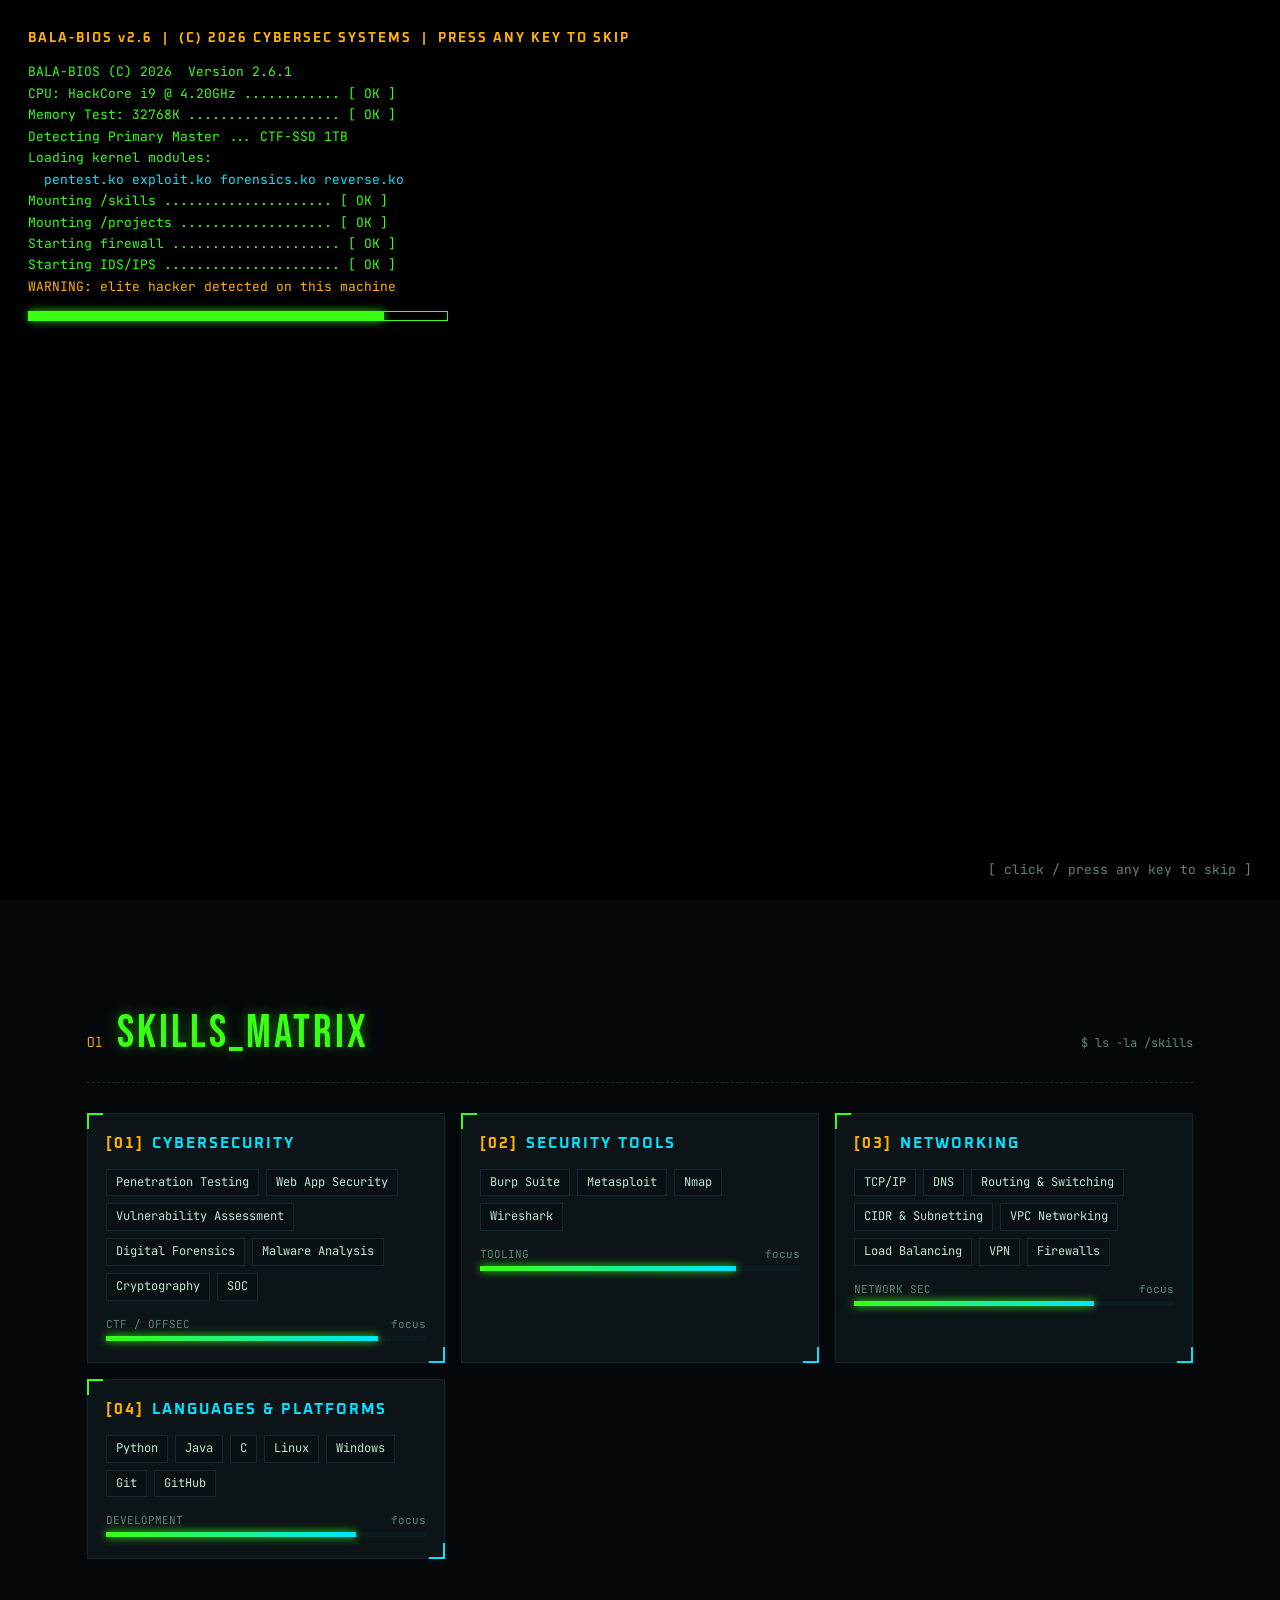
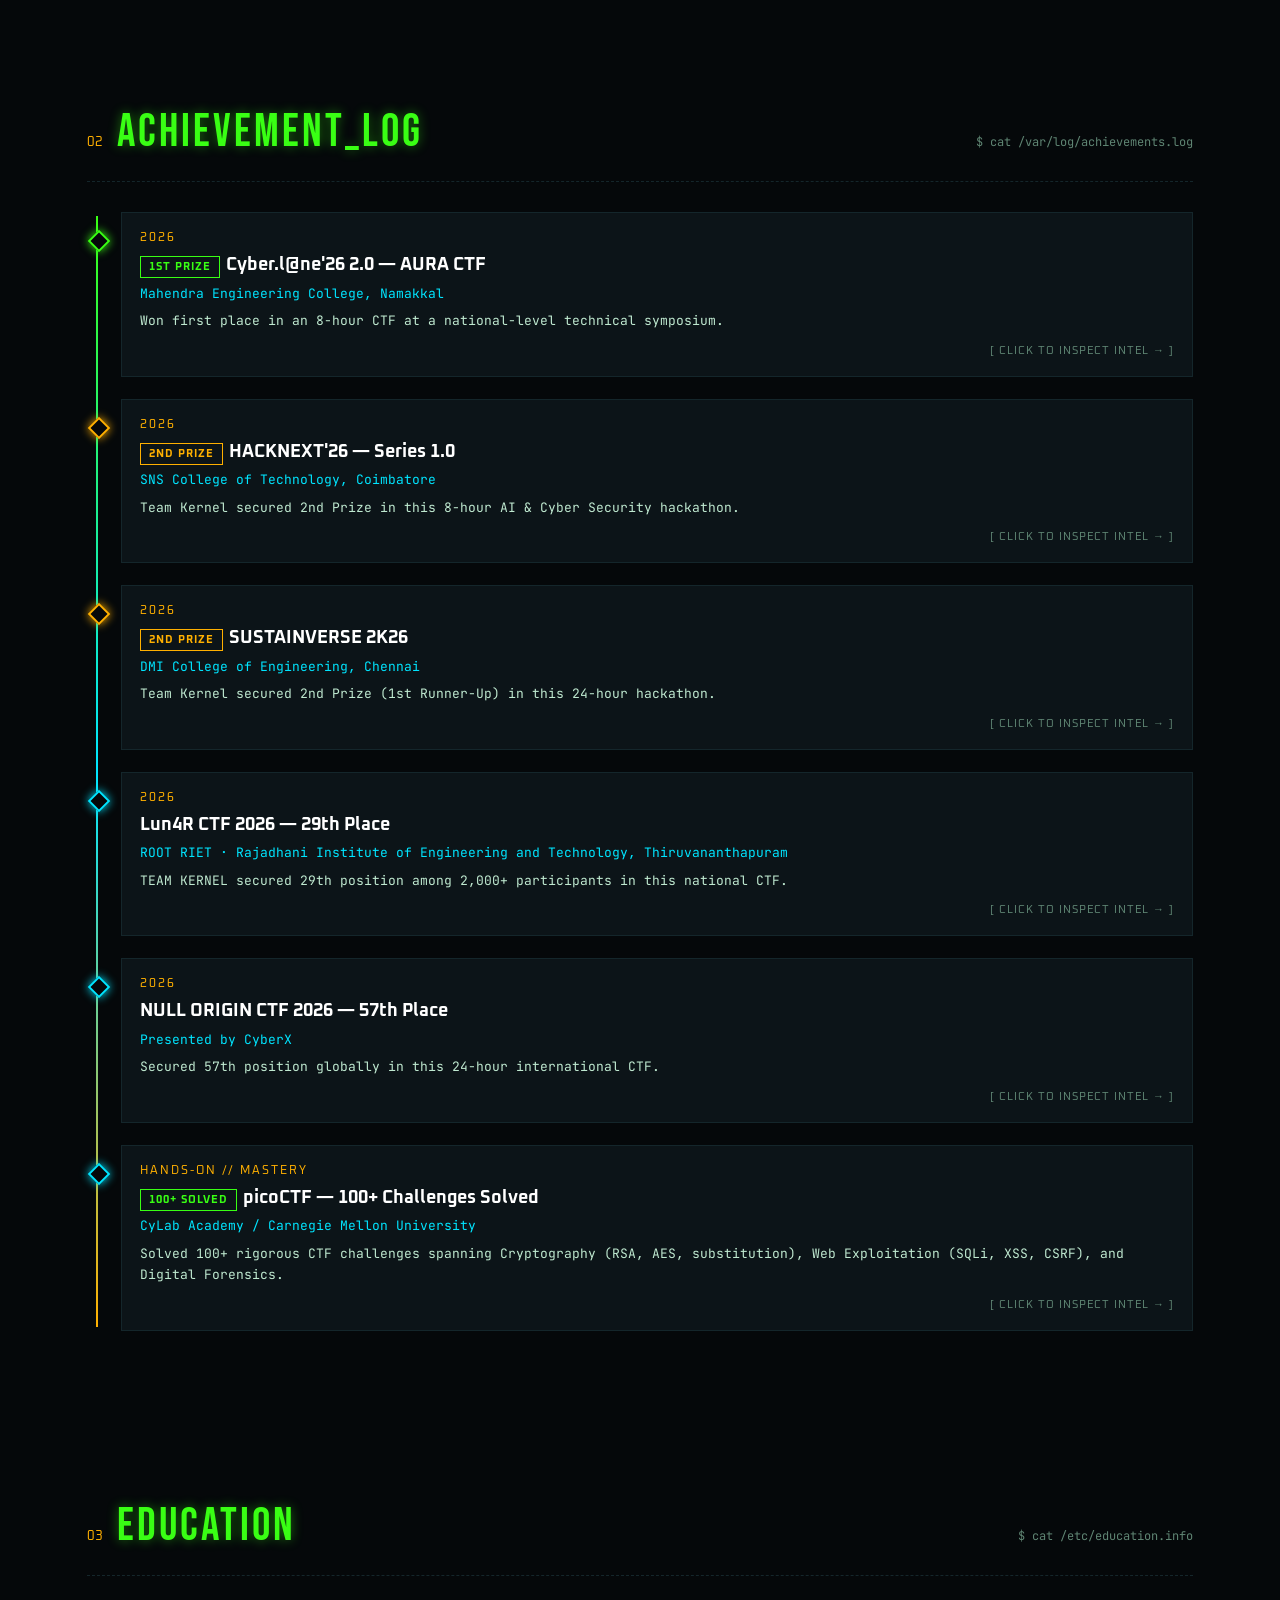
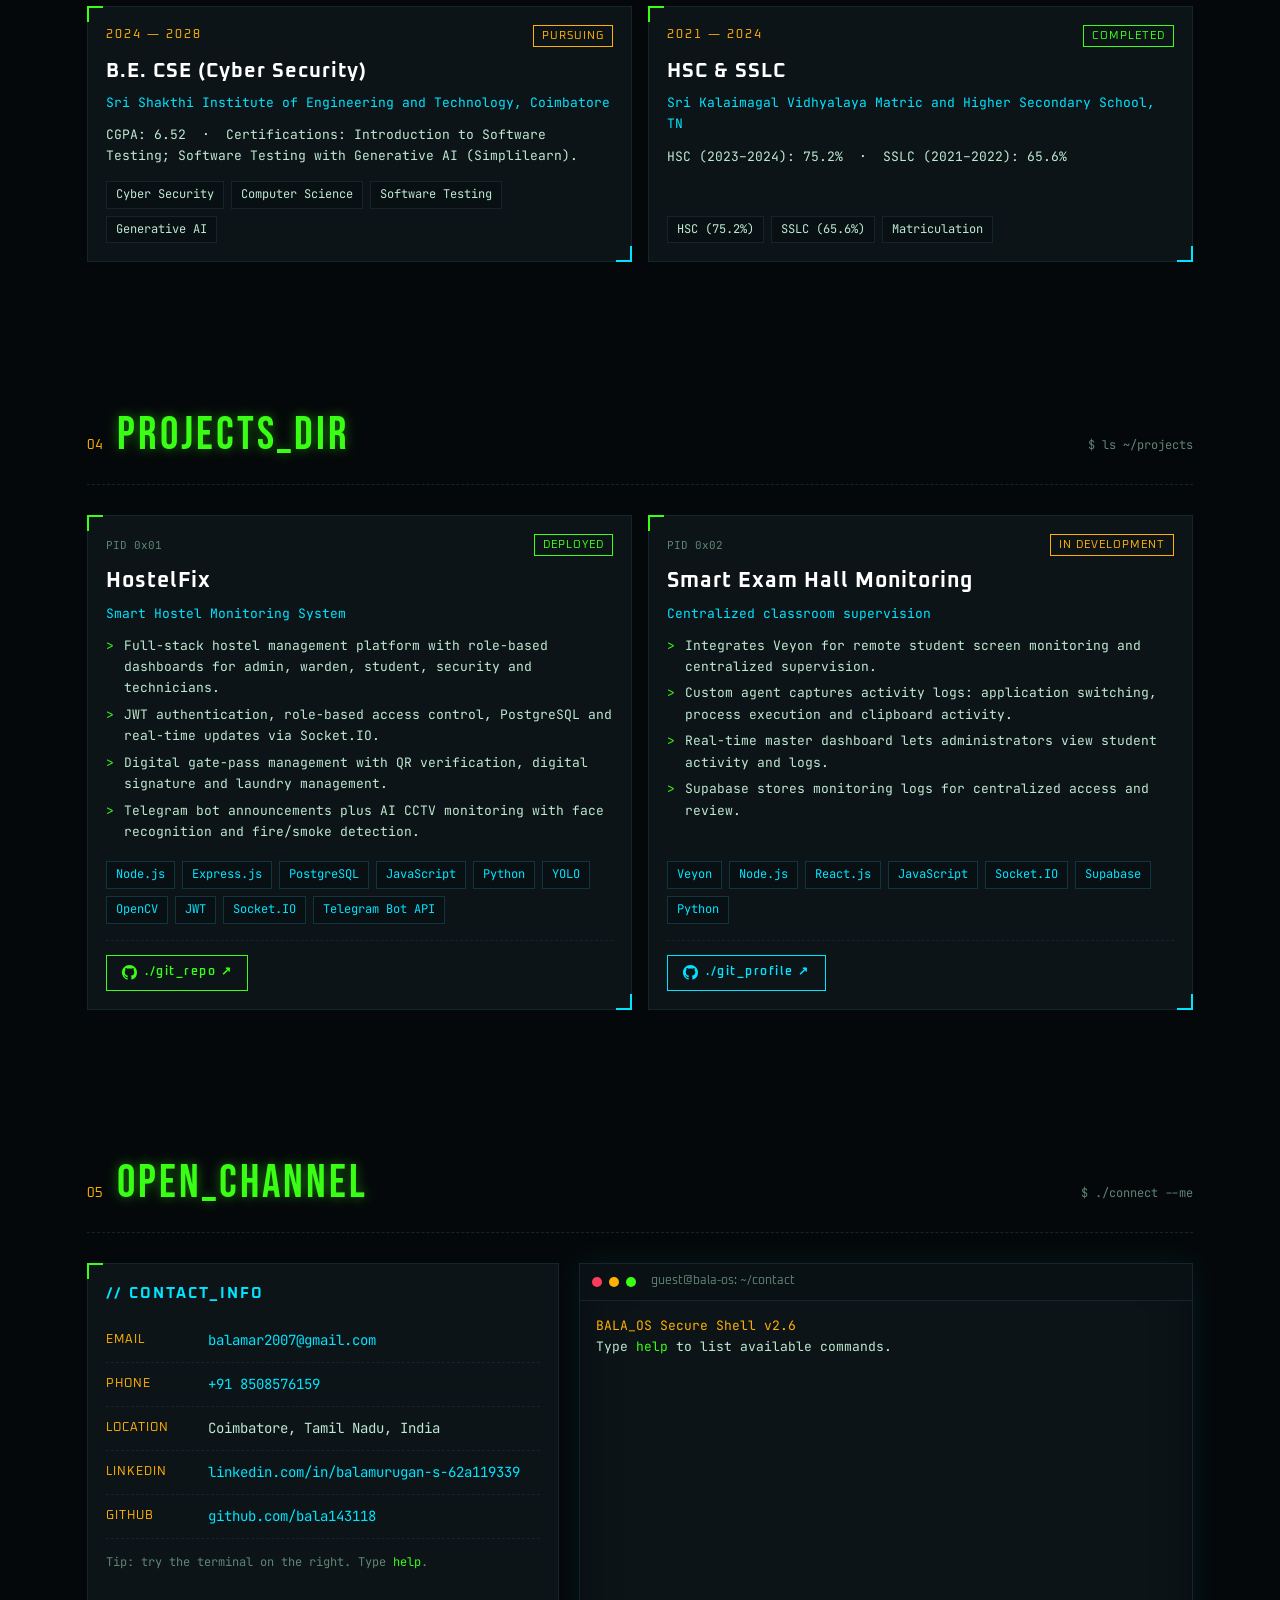
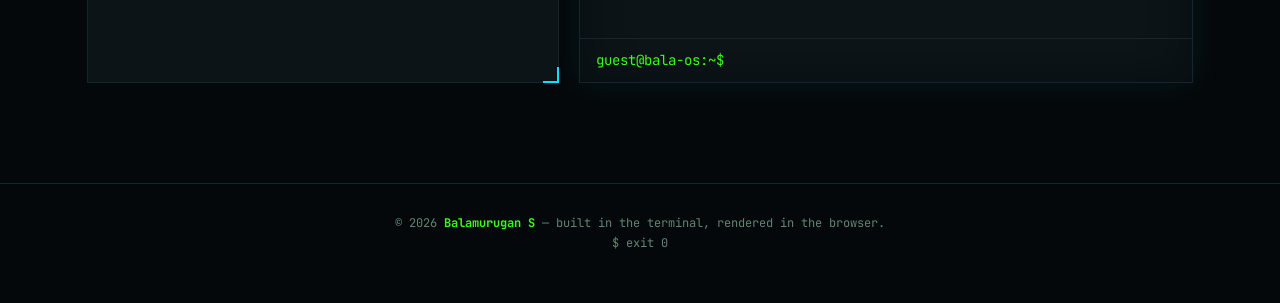
==== commit 8d789354: "Add GitHub Pages live deployment links and terminal deploy command" ====
--- a/index.html
+++ b/index.html
@@ -167,42 +167,7 @@
 .modal-body li{padding-left:18px;position:relative;margin-bottom:6px;color:var(--text)}
 .modal-body li::before{content:">";position:absolute;left:0;color:var(--green)}
 .modal-body .m-chips{display:flex;flex-wrap:wrap;gap:6px;margin:10px 0 16px}
-/* MODAL MINI TERMINAL */
-.m-term-box{background:#060b0e;border:1px solid var(--line);box-shadow:inset 0 0 25px rgba(0,0,0,.6),0 0 16px rgba(0,229,255,.05);margin:6px 0 14px;border-radius:3px;overflow:hidden;font-size:12px;font-family:var(--mono);cursor:text;transition:border-color .2s,box-shadow .2s}
-.m-term-box:focus-within{border-color:var(--green);box-shadow:inset 0 0 25px rgba(0,0,0,.6),0 0 16px rgba(57,255,20,.18)}
-.m-term-bar{display:flex;align-items:center;gap:6px;padding:5px 10px;background:#091216;border-bottom:1px solid var(--line);font-family:var(--ui);font-size:11px;color:var(--dim);user-select:none}
-.m-term-dots{display:flex;gap:5px;align-items:center}
-.m-term-dots i{width:7px;height:7px;border-radius:50%;display:inline-block}
-.m-term-dots i:nth-child(1){background:var(--red)}
-.m-term-dots i:nth-child(2){background:var(--amber)}
-.m-term-dots i:nth-child(3){background:var(--green)}
-.m-term-title{margin-left:6px;color:var(--dim);font-family:var(--mono);font-size:11px}
-.m-term-tag{margin-left:auto;color:var(--green);font-size:10px;letter-spacing:1px;font-family:var(--mono);font-weight:600}
-.m-term-body{padding:8px 12px;display:flex;flex-direction:column;gap:4px;line-height:1.45;max-height:120px;overflow-y:auto;transition:max-height .3s ease}
-.m-term-body.has-cert{max-height:440px}
-.m-term-line{white-space:pre-wrap;word-break:break-word;color:var(--text);font-size:12px}
-.m-term-in-row{display:flex;align-items:center;gap:8px;font-size:12px;cursor:text}
-.m-term-in{flex:1;background:transparent;border:0;outline:0;color:#fff;font-family:var(--mono);font-size:12px;caret-color:var(--green);caret-shape:block;padding:0;margin:0;line-height:1.4}
-.m-term-bottom-bar{display:flex;align-items:center;justify-content:space-between;padding:6px 12px;background:#05090c;border-top:1px dashed var(--line);font-size:11px;font-family:var(--mono);color:var(--dim);user-select:none}
-.m-hint-text{display:flex;align-items:center;gap:6px;cursor:pointer;transition:color .2s}
-.m-hint-text:hover{color:var(--text)}
-.m-hint-btn{background:rgba(57,255,20,.08);border:1px solid var(--green);color:var(--green);font-family:var(--ui);font-size:10px;font-weight:700;letter-spacing:1px;padding:3px 10px;cursor:pointer;transition:.2s}
-.m-hint-btn:hover{background:var(--green);color:#000;box-shadow:0 0 10px var(--green)}
-.modal-body .m-actions{display:flex;justify-content:space-between;align-items:center;border-top:1px dashed var(--line);padding-top:14px;margin-top:10px;gap:12px;flex-wrap:wrap}
-
-/* TERMINAL CERTIFICATE VIEWER */
-.m-term-cert-box{margin:8px 0;background:#030608;border:1px solid var(--green);border-radius:2px;box-shadow:0 0 16px rgba(57,255,20,.18);overflow:hidden;animation:termCertIn .3s ease-out}
-@keyframes termCertIn{from{opacity:0;transform:translateY(6px)}to{opacity:1;transform:translateY(0)}}
-.m-term-cert-bar{display:flex;align-items:center;justify-content:space-between;padding:5px 10px;background:#091216;border-bottom:1px solid var(--line);font-size:11px;font-family:var(--ui)}
-.m-term-cert-title{color:var(--text);font-weight:600;letter-spacing:1px;display:flex;align-items:center;gap:6px}
-.m-term-cert-btn{background:rgba(57,255,20,.1);border:1px solid var(--green);color:var(--green);font-family:var(--ui);font-size:10px;font-weight:700;letter-spacing:1px;padding:3px 8px;cursor:pointer;transition:.2s}
-.m-term-cert-btn:hover{background:var(--green);color:#000;box-shadow:0 0 10px var(--green)}
-.m-term-cert-wrap{position:relative;width:100%;max-height:280px;background:#000;overflow:hidden;cursor:zoom-in;display:flex;align-items:center;justify-content:center}
-.m-term-cert-img{width:100%;height:auto;max-height:280px;object-fit:contain;display:block;transition:transform .3s ease}
-.m-term-cert-wrap:hover .m-term-cert-img{transform:scale(1.02)}
-.m-term-cert-overlay{position:absolute;inset:0;background:rgba(5,8,10,.35);opacity:0;display:flex;align-items:center;justify-content:center;transition:opacity .2s;pointer-events:none}
-.m-term-cert-wrap:hover .m-term-cert-overlay{opacity:1}
-.m-term-cert-hint{background:rgba(0,0,0,.85);border:1px solid var(--cyan);color:var(--cyan);font-family:var(--ui);font-size:11px;letter-spacing:1.5px;padding:4px 10px;font-weight:700;box-shadow:0 0 12px rgba(0,229,255,.4)}
+.modal-body .m-actions{display:flex;justify-content:space-between;align-items:center;border-top:1px dashed var(--line);padding-top:14px;margin-top:12px;gap:12px;flex-wrap:wrap}
 
 /* FULLSCREEN CERTIFICATE LIGHTBOX */
 .cert-lightbox-overlay{position:fixed;inset:0;background:rgba(3,5,7,.94);backdrop-filter:blur(8px);z-index:3000;display:flex;align-items:center;justify-content:center;padding:20px;opacity:0;pointer-events:none;transition:opacity .25s ease}
@@ -766,6 +731,9 @@
  social:()=>'LinkedIn: <a href="https://www.linkedin.com/in/balamurugan-s-62a119339/" target="_blank" rel="noopener noreferrer">linkedin.com/in/balamurugan-s-62a119339</a>\nGitHub:   <a href="https://github.com/bala143118" target="_blank" rel="noopener noreferrer">github.com/bala143118</a>',
  github:()=>'GitHub:    <a href="https://github.com/bala143118" target="_blank" rel="noopener noreferrer">github.com/bala143118 &nearr;</a>\nHostelFix: <a href="https://github.com/bala143118/hosteloriginal" target="_blank" rel="noopener noreferrer">hosteloriginal &nearr;</a>',
  git:()=>cmds.github(),
+ deploy:()=>'Live Deployment: <a href="https://bala143118.github.io/bala-portfolio/" target="_blank" rel="noopener noreferrer">https://bala143118.github.io/bala-portfolio/ &nearr;</a>',
+ live:()=>cmds.deploy(),
+ website:()=>cmds.deploy(),
  resume:()=>'<a href="resume.pdf" target="_blank" rel="noopener noreferrer">Opening Balamurugan_S_Resume.pdf &nearr;</a>',
  date:()=>new Date().toString(),
  pwd:()=>'/home/guest/contact',
@@ -1105,17 +1073,6 @@
   $('#modalWinTitle').textContent = 'guest@bala-os: ~/intel/' + d.logFile;
   const chipsHtml = d.chips.map(c => `<span class="chip">${esc(c)}</span>`).join('');
   const highlightsHtml = d.highlights.map(h => `<li>${h}</li>`).join('');
-  const promptDir = d.termDir || 'intel';
-  const termCmd = d.termCmd || './verify_intel.sh';
-  const termOut = d.termOut || '<span class="p">[+]</span> Status: verified OK';
-  const bottomBar = d.certImg 
-    ? `<div class="m-term-bottom-bar" id="mTermBottomBar">
-        <span class="m-hint-text" id="mHintPill" title="Click to view certificate"><span class="pa">💡 HINT:</span> Type <span class="p">"view certificate"</span> to view certificate</span>
-        <button type="button" class="m-hint-btn" id="mHintBtn" title="Run view certificate">./view_certificate &nearr;</button>
-      </div>`
-    : `<div class="m-term-bottom-bar" id="mTermBottomBar">
-        <span class="m-hint-text" id="mHintPill"><span class="pa">💡 HINT:</span> Type <span class="p">"help"</span> or <span class="pc">"status"</span></span>
-      </div>`;
   const viewCertAction = d.certImg 
     ? `<button class="btn c" style="padding:6px 14px;font-size:11px" id="modalViewCertBtn">./view_certificate &nearr;</button>` 
     : '';
@@ -1137,24 +1094,6 @@
     <div class="m-sec">${esc(d.chipsTitle)}</div>
     <div class="m-chips">${chipsHtml}</div>
 
-    <div class="m-sec">// TERMINAL_LOG</div>
-    <div class="m-term-box" id="mTermBox">
-      <div class="m-term-bar">
-        <span class="m-term-dots"><i></i><i></i><i></i></span>
-        <span class="m-term-title">guest@bala-os: ~/${esc(promptDir)}</span>
-        <span class="m-term-tag">RUN // 0</span>
-      </div>
-      <div class="m-term-body" id="mTermBody">
-        <div class="m-term-line"><span class="p">guest@bala-os:~/${esc(promptDir)}$</span> <span class="pc">${esc(termCmd)}</span></div>
-        <div class="m-term-line">${termOut}</div>
-        <div class="m-term-in-row" id="mTermInRow">
-          <span class="p">guest@bala-os:~/${esc(promptDir)}$</span>
-          <input class="m-term-in" id="mTermIn" autocomplete="off" spellcheck="false" aria-label="mini terminal prompt">
-        </div>
-      </div>
-      ${bottomBar}
-    </div>
-
     <div class="m-actions">
       <span class="pd" style="font-size:11px">$ exit 0 // press ESC to close</span>
       <div style="display:flex;gap:10px;align-items:center;flex-wrap:wrap">
@@ -1173,168 +1112,12 @@
   const dismissBtn = $('#modalDismissBtn');
   if(dismissBtn) dismissBtn.addEventListener('click', closeEvModal);
 
-  bindMiniTerm(d, promptDir, termCmd, termOut);
-}
-
-function bindMiniTerm(itemData, dir, cmd, outText){
-  const box = $('#mTermBox');
-  const input = $('#mTermIn');
-  const body = $('#mTermBody');
-  const inRow = $('#mTermInRow');
-  if(!box || !input || !body) return;
-
-  const focusInput = () => {
-    input.focus();
-  };
-
-  box.addEventListener('click', focusInput);
-  body.addEventListener('click', focusInput);
-  if(inRow) inRow.addEventListener('click', focusInput);
-
-  // Auto-focus immediately on modal open so the blinking cursor is right at the prompt
-  setTimeout(focusInput, 60);
-
-  function showCert() {
-    const curRow = input.closest('.m-term-in-row');
-    if(!itemData.certImg){
-      const errRow = document.createElement('div');
-      errRow.className = 'm-term-line';
-      errRow.innerHTML = `<span class="pa">[!]</span> No certificate image file on record for ${esc(itemData.title)}. (Verified on Carnegie Mellon CyLab platform &amp; resume)`;
-      body.insertBefore(errRow, curRow);
-      body.scrollTop = body.scrollHeight;
-      input.focus();
-      return;
-    }
-
-    body.classList.add('has-cert');
-
-    const statusRow1 = document.createElement('div');
-    statusRow1.className = 'm-term-line';
-    statusRow1.innerHTML = `<span class="p">[+]</span> Loading certificate: <span class="pa">${esc(itemData.certTitle || itemData.title)}</span>`;
-
-    const statusRow2 = document.createElement('div');
-    statusRow2.className = 'm-term-line';
-    statusRow2.innerHTML = `<span class="pc">[OK]</span> Certificate rendered below. Click image to inspect fullscreen.`;
-
-    const certBox = document.createElement('div');
-    certBox.className = 'm-term-cert-box';
-    certBox.innerHTML = `
-      <div class="m-term-cert-bar">
-        <span class="m-term-cert-title"><span class="p">●</span> ${esc(itemData.certTitle || itemData.title)}</span>
-        <button class="m-term-cert-btn" type="button" title="View fullscreen [Z]">🔍 EXPAND</button>
-      </div>
-      <div class="m-term-cert-wrap" title="Click to view fullscreen">
-        <img src="${esc(itemData.certImg)}" alt="${esc(itemData.certTitle || itemData.title)}" class="m-term-cert-img" loading="eager">
-        <div class="m-term-cert-overlay">
-          <span class="m-term-cert-hint">CLICK TO ENLARGE 🔍</span>
-        </div>
-      </div>
-    `;
-
-    const openLb = () => openCertLightbox(itemData.certImg, itemData.certTitle || itemData.title);
-    const expandBtn = certBox.querySelector('.m-term-cert-btn');
-    const wrap = certBox.querySelector('.m-term-cert-wrap');
-    if(expandBtn) expandBtn.addEventListener('click', openLb);
-    if(wrap) wrap.addEventListener('click', openLb);
-
-    body.insertBefore(statusRow1, curRow);
-    body.insertBefore(statusRow2, curRow);
-    body.insertBefore(certBox, curRow);
-    body.scrollTop = body.scrollHeight;
-    input.focus();
+  const viewCertBtn = $('#modalViewCertBtn');
+  if(viewCertBtn && d.certImg){
+    viewCertBtn.addEventListener('click', () => {
+      openCertLightbox(d.certImg, d.certTitle || d.title);
+    });
   }
-
-  const triggerCertRun = () => {
-    const curRow = input.closest('.m-term-in-row');
-    const cmdRow = document.createElement('div');
-    cmdRow.className = 'm-term-line';
-    cmdRow.innerHTML = `<span class="p">guest@bala-os:~/${esc(dir)}$</span> view certificate`;
-    body.insertBefore(cmdRow, curRow);
-    showCert();
-  };
-
-  const viewCertBtn = $('#modalViewCertBtn');
-  if(viewCertBtn) viewCertBtn.addEventListener('click', triggerCertRun);
-
-  const hintBtn = $('#mHintBtn');
-  if(hintBtn) hintBtn.addEventListener('click', triggerCertRun);
-
-  const hintPill = $('#mHintPill');
-  if(hintPill && itemData.certImg) hintPill.addEventListener('click', triggerCertRun);
-
-  input.addEventListener('keydown', e => {
-    if(e.key === 'Enter'){
-      const v = input.value.trim();
-      input.value = '';
-      if(!v) return;
-      const low = v.toLowerCase();
-      if(low === 'exit' || low === 'quit' || low === 'q'){
-        closeEvModal();
-        return;
-      }
-      if(low === 'clear' || low === 'cls'){
-        body.classList.remove('has-cert');
-        body.innerHTML = `
-          <div class="m-term-line"><span class="p">guest@bala-os:~/${esc(dir)}$</span> <span class="pc">${esc(cmd)}</span></div>
-          <div class="m-term-line">${outText}</div>
-          <div class="m-term-in-row" id="mTermInRow">
-            <span class="p">guest@bala-os:~/${esc(dir)}$</span>
-            <input class="m-term-in" id="mTermIn" autocomplete="off" spellcheck="false" aria-label="mini terminal prompt">
-          </div>
-        `;
-        bindMiniTerm(itemData, dir, cmd, outText);
-        return;
-      }
-
-      const isCertCmd = [
-        'view certificate', 'view cert', 'certificate', 'cert', 'show cert',
-        'show certificate', 'view-certificate', 'cat cert', 'cat certificate',
-        'open cert', 'open certificate', './view_certificate', 'view_certificate'
-      ].includes(low) || low.startsWith('view cert') || low.startsWith('cat cert') || low.startsWith('view certificate') || low === 'view';
-
-      const cmdRow = document.createElement('div');
-      cmdRow.className = 'm-term-line';
-      cmdRow.innerHTML = `<span class="p">guest@bala-os:~/${esc(dir)}$</span> ${esc(v)}`;
-      const currentInRow = input.closest('.m-term-in-row');
-      body.insertBefore(cmdRow, currentInRow);
-
-      if(isCertCmd){
-        showCert();
-        return;
-      }
-
-      let reply = '';
-      if(low === 'hint' || low === 'hints' || low === 'tip' || low === 'tips'){
-        reply = itemData.certImg
-          ? '<span class="pa">[HINT]</span> Type <span class="p">"view certificate"</span> to view certificate.'
-          : '<span class="pa">[HINT]</span> Type <span class="p">status</span> or <span class="pc">verify</span> to inspect intel.';
-      } else if(low === 'help'){
-        const certHelp = itemData.certImg ? '<span class="p">view certificate</span>, <span class="p">hint</span>, ' : '<span class="p">hint</span>, ';
-        reply = `<span class="pc">Available:</span> ${certHelp}ls, status, verify, whoami, linkedin, clear, exit`;
-      } else if(low === 'ls'){
-        const certFile = itemData.certImg ? `<span class="pa">certificate.${itemData.certImg.split('.').pop()}</span>  ` : '';
-        reply = `<span class="pc">${esc(cmd.split(' ')[0])}</span>  ${certFile}flag.txt  notes.md  exploit.py`;
-      } else if(low === 'status'){
-        reply = `<span class="pa">[STATUS]</span> ${esc(itemData.title)} &bull; ${esc(itemData.org)}`;
-      } else if(low === 'verify' || low === 'run' || low === cmd.toLowerCase() || low.includes('flag')){
-        reply = outText;
-      } else if(low === 'whoami'){
-        reply = 'Balamurugan S // CTF player &amp; Cyber Security student';
-      } else if(low === 'linkedin'){
-        window.open(itemData.linkedinUrl || 'https://www.linkedin.com/in/balamurugan-s-62a119339/', '_blank');
-        reply = '<span class="p">[OK]</span> Opening LinkedIn in new tab...';
-      } else {
-        reply = `<span class="pr">bash: ${esc(v)}: command not found</span> (try: 'hint' or 'view certificate')`;
-      }
-
-      const replyRow = document.createElement('div');
-      replyRow.className = 'm-term-line';
-      replyRow.innerHTML = reply;
-      body.insertBefore(replyRow, currentInRow);
-      body.scrollTop = body.scrollHeight;
-      input.focus();
-    }
-  });
 }
 
 function closeEvModal(){
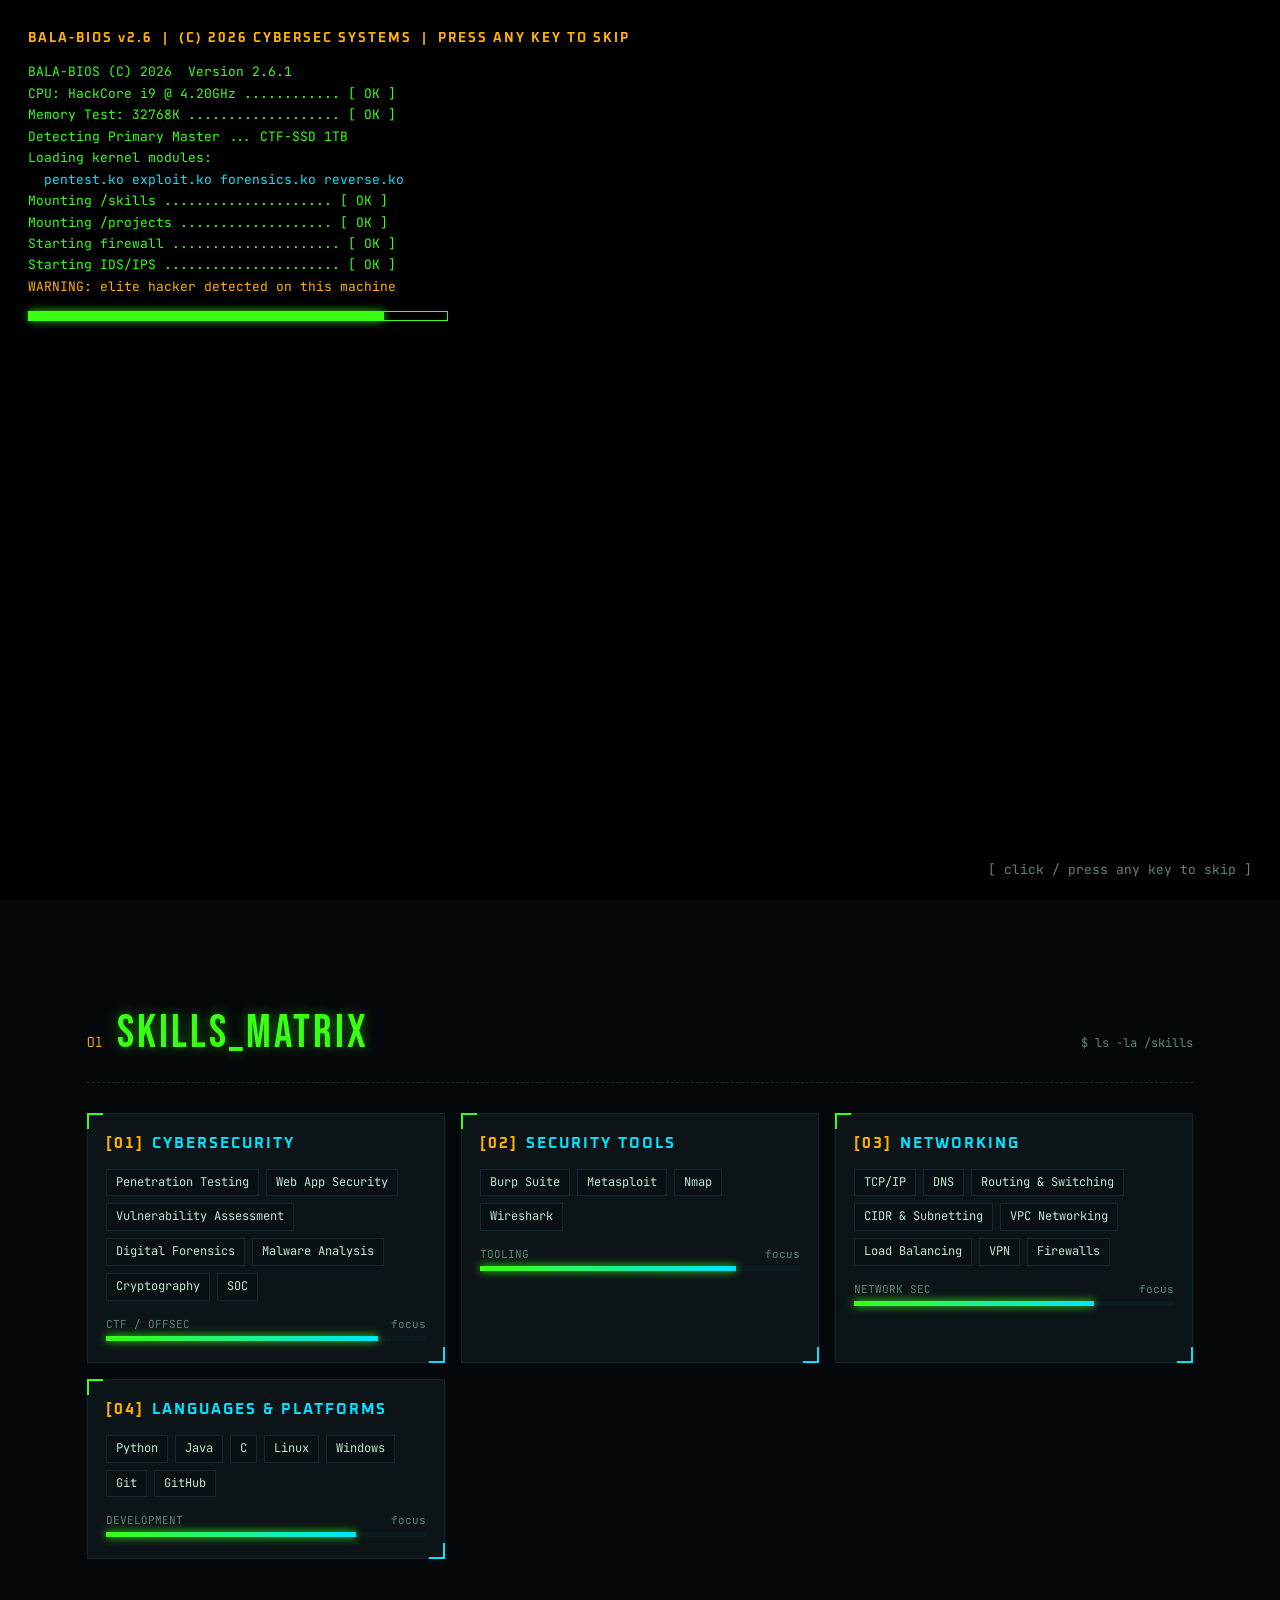
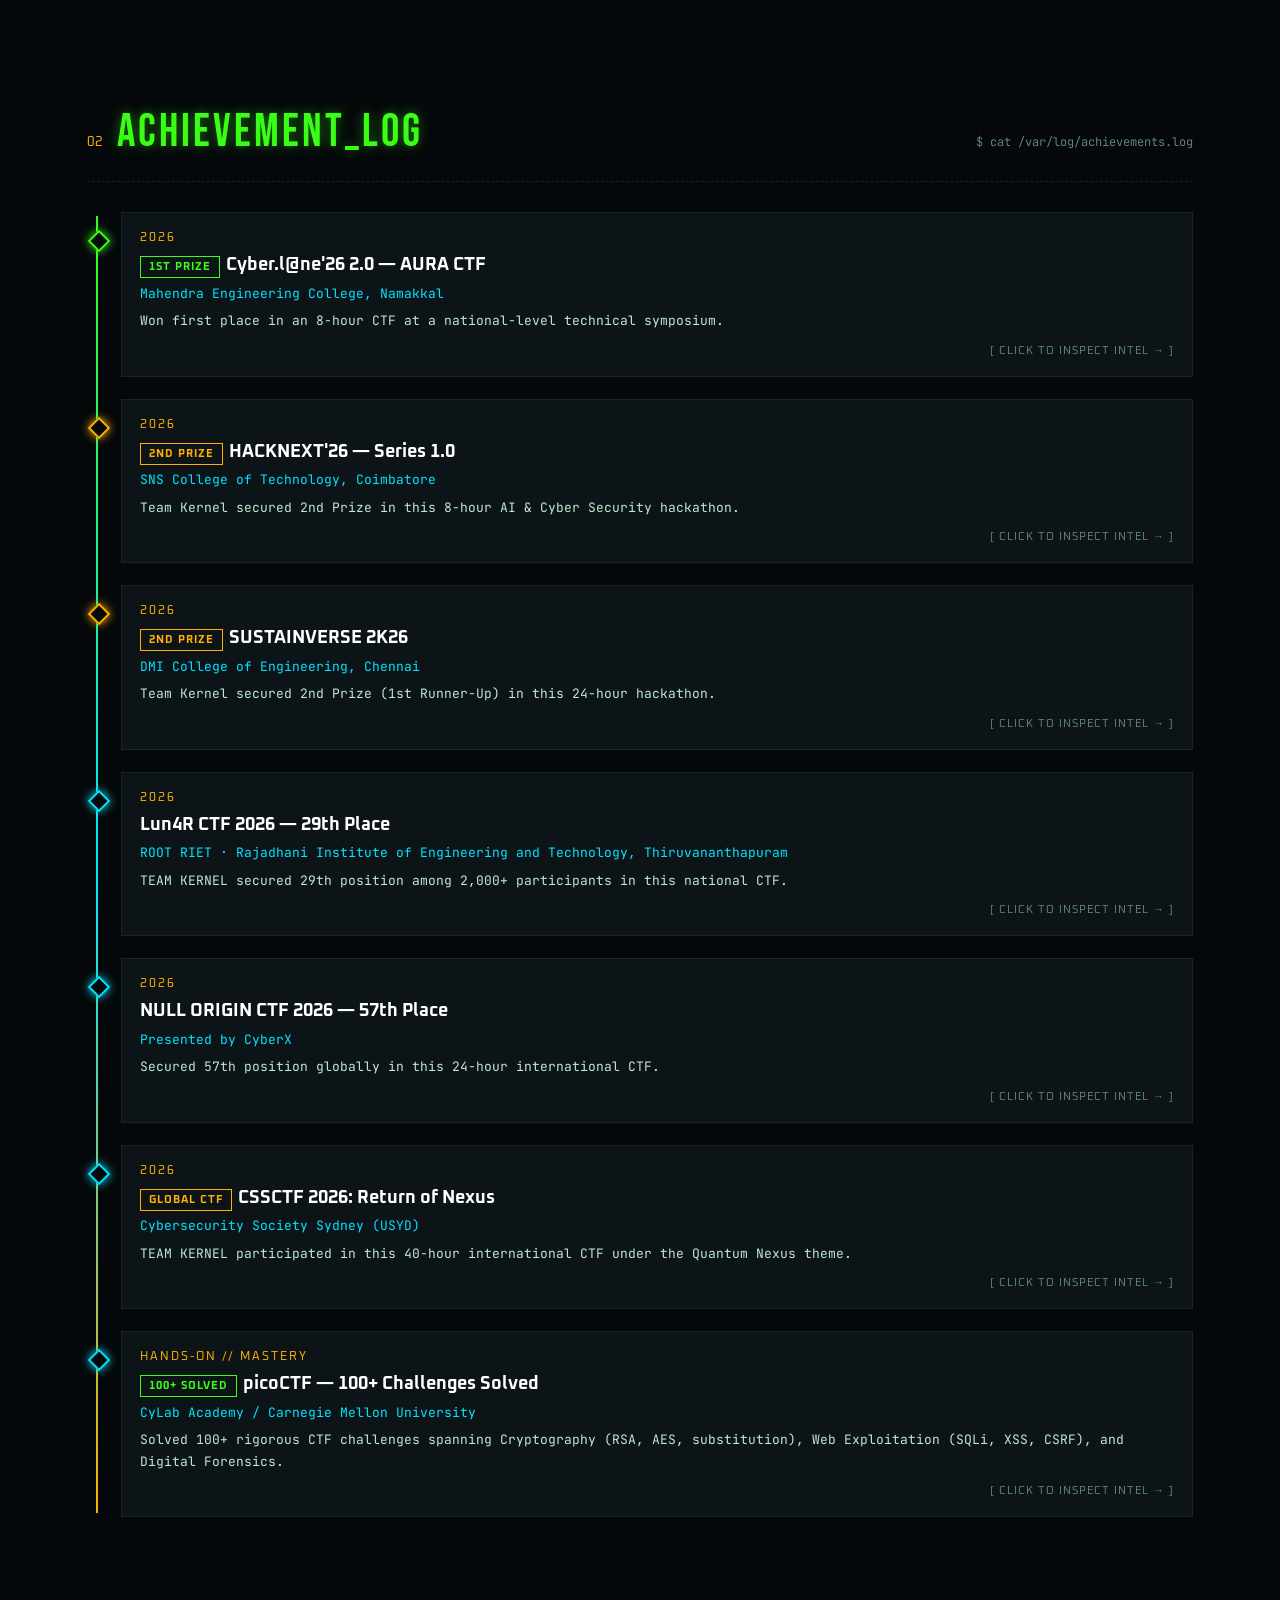
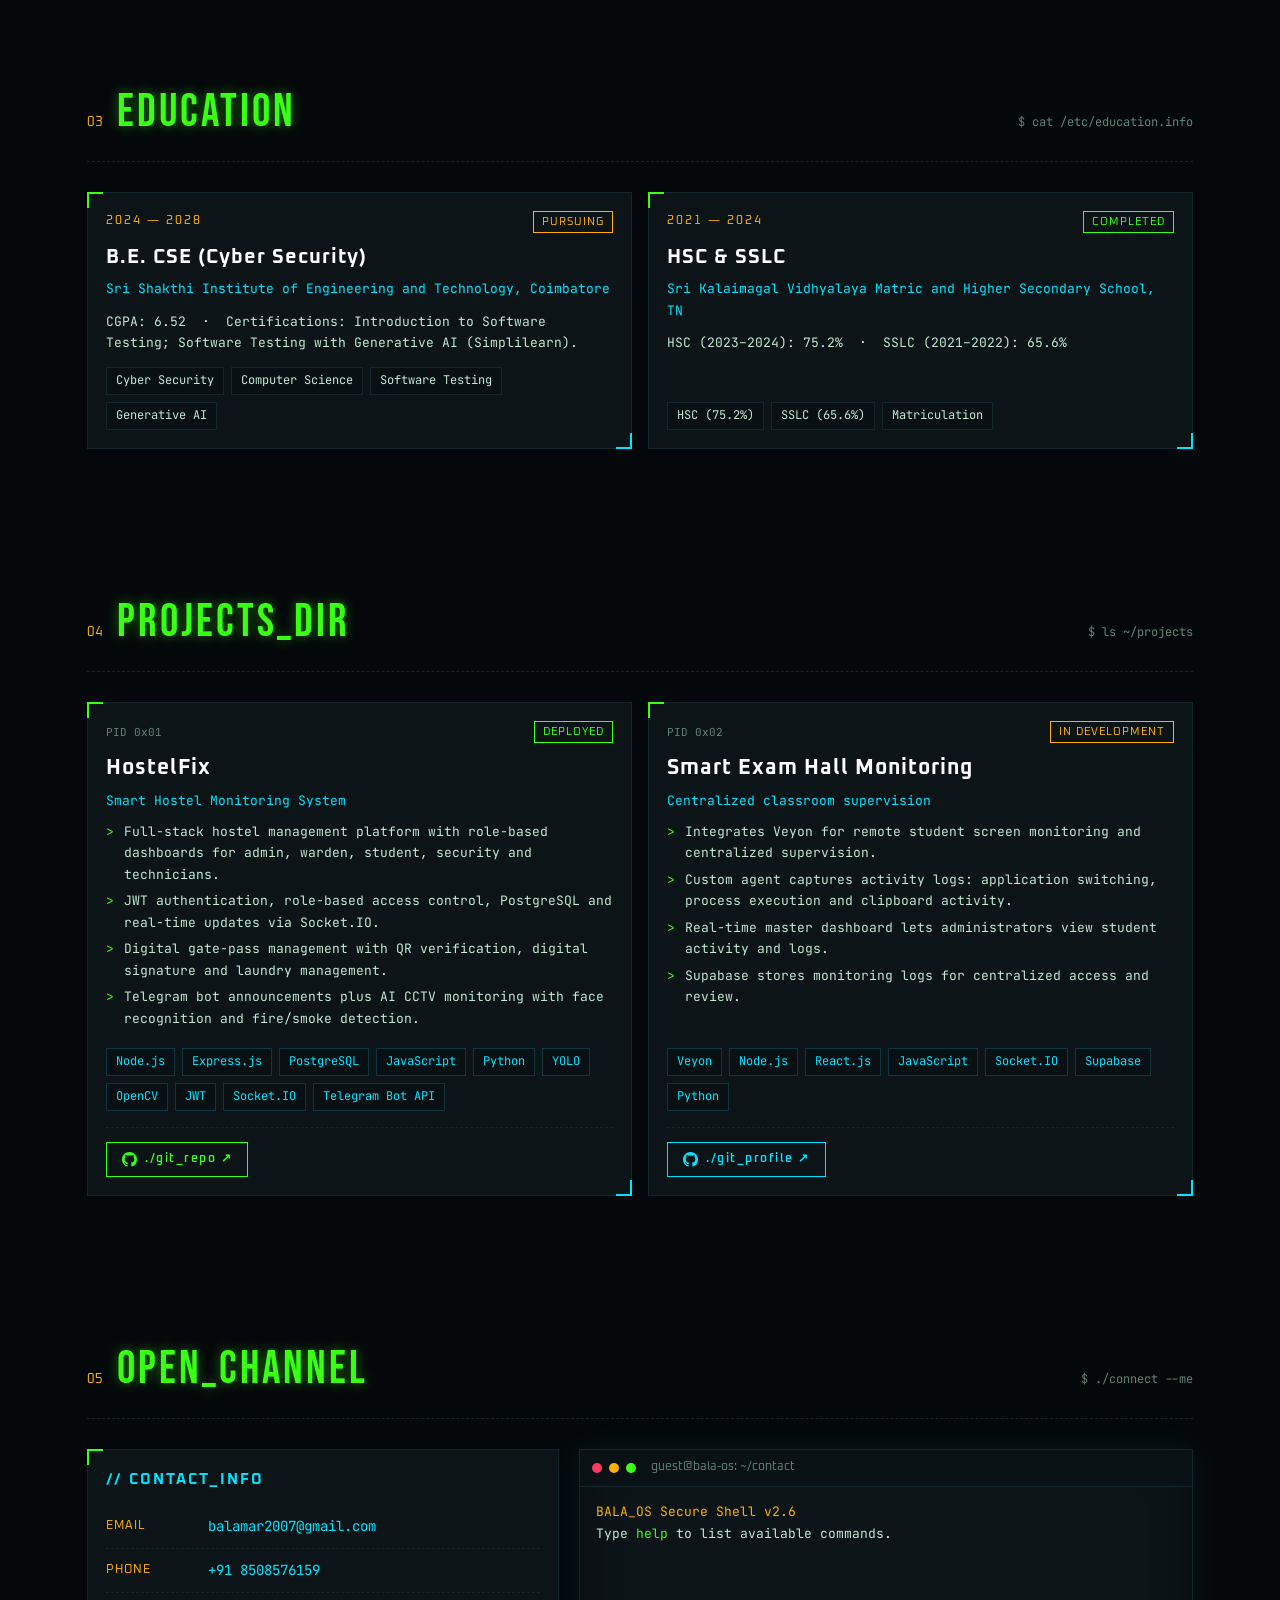
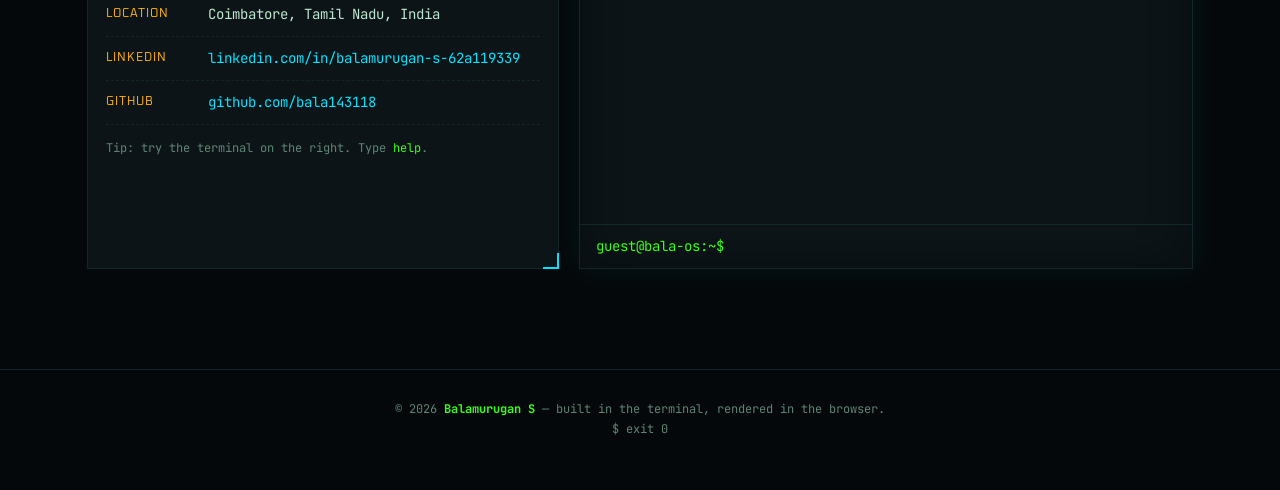
==== commit c106251c: "Add CSSCTF 2026 Return of Nexus evidence card to portfolio and detective board" ====
--- a/index.html
+++ b/index.html
@@ -339,7 +339,7 @@
     <div class="stats">
       <div class="stat"><b data-count="1">0</b><span>CTF 1st Prize</span></div>
       <div class="stat"><b data-count="2">0</b><span>Hackathon 2nd Prizes</span></div>
-      <div class="stat"><b data-count="6">0</b><span>Competitions &amp; Challenges</span></div>
+      <div class="stat"><b data-count="7">0</b><span>Competitions &amp; Challenges</span></div>
     </div>
   </div>
   <div class="win">
@@ -420,6 +420,13 @@
       <h3>NULL ORIGIN CTF 2026 — 57th Place</h3>
       <div class="org">Presented by CyberX</div>
       <p>Secured 57th position globally in this 24-hour international CTF.</p>
+      <div class="ev-hint">[ CLICK TO INSPECT INTEL &rarr; ]</div>
+    </div>
+    <div class="ev cy reveal" data-item="cssctf">
+      <div class="when">2026</div>
+      <h3><span class="badge">GLOBAL CTF</span>CSSCTF 2026: Return of Nexus</h3>
+      <div class="org">Cybersecurity Society Sydney (USYD)</div>
+      <p>TEAM KERNEL participated in this 40-hour international CTF under the Quantum Nexus theme.</p>
       <div class="ev-hint">[ CLICK TO INSPECT INTEL &rarr; ]</div>
     </div>
     <div class="ev cy reveal" data-item="picoctf">
@@ -724,6 +731,7 @@
 <span class="pa">2nd</span>  SUSTAINVERSE 2K26 — 24-hr hackathon (Team Kernel)
 <span class="pc">29th</span> Lun4R CTF 2026 (29th of 2,000+ · Team Kernel)
 <span class="pc">57th</span> NULL ORIGIN CTF 2026 (Global CTF · CyberX)
+<span class="pc">CTF</span>  CSSCTF 2026: Return of Nexus (Cybersec Society Sydney · Team Kernel)
 <span class="p">100+</span> picoCTF (100+ Solved · CyLab CMU)`,
  education:()=>'B.E. CSE (Cyber Security), 2024–2028 — Sri Shakthi Institute of Engineering and Technology (CGPA 6.52)\nHSC 75.2% · SSLC 65.6%',
  email:()=>'<a href="mailto:balamar2007@gmail.com">balamar2007@gmail.com</a>',
@@ -1002,6 +1010,30 @@
     termCmd: './cyberx_intl_ctf.sh --standing',
     termOut: '<span class="p">[+]</span> Global ranking: <span class="pa">57th Place Globally</span> // <span class="pc">CyberX</span>'
   },
+  cssctf: {
+    logFile: 'cssctf_2026_nexus.log',
+    badge: '<span class="badge">GLOBAL CTF</span>',
+    time: '2026 // 40-HR INTERNATIONAL CTF',
+    title: 'CSSCTF 2026: Return of Nexus',
+    org: 'Cybersecurity Society Sydney (University of Sydney, Australia)',
+    certImg: 'assets/evidence/cert_cssctf_2026.jpg',
+    certTitle: 'CSSCTF 2026: Return of Nexus — Certificate of Participation',
+    linkedinUrl: 'https://ctftime.org/event/2890',
+    summary: 'Competed with TEAM KERNEL in CSSCTF 2026: Return of Nexus, a 40-hour continuous flagship international Capture The Flag (CTF) tournament organized by the Cybersecurity Society Sydney (University of Sydney). Awarded official Certificate of Participation for solving complex multi-domain security tracks.',
+    highlightsTitle: '// BRIEF_INTEL',
+    highlights: [
+      '<b>Host Organization:</b> Cybersecurity Society Sydney (CSS) — University of Sydney, Australia.',
+      '<b>Tournament Format:</b> 40-Hour non-stop international Jeopardy-style CTF sprint.',
+      '<b>Team Representation:</b> Balamurugan S (TEAM KERNEL).',
+      '<b>Challenge Categories:</b> Web Exploitation, Cryptography, Reverse Engineering, Binary Exploitation (PWN), Forensics, and OSINT.',
+      '<b>Authorized Signatures:</b> Has Salvesen (President) & Jose Senjaya (CTF Director).'
+    ],
+    chipsTitle: '// DOMAINS_&_TAGS',
+    chips: ['TEAM KERNEL', 'CSSCTF 2026', 'Cybersecurity Society Sydney', 'University of Sydney', '40-Hour CTF', 'Quantum Nexus', 'Web & Crypto'],
+    termDir: 'cssctf',
+    termCmd: './quantum_nexus.sh --verify-creds',
+    termOut: '<span class="p">[+]</span> Quantum Nexus connection verified // <span class="pa">Certificate of Participation [CSS Sydney]</span>'
+  },
   picoctf: {
     logFile: 'picoctf_100_challenges.log',
     badge: '<span class="badge g">100+ SOLVED</span>',
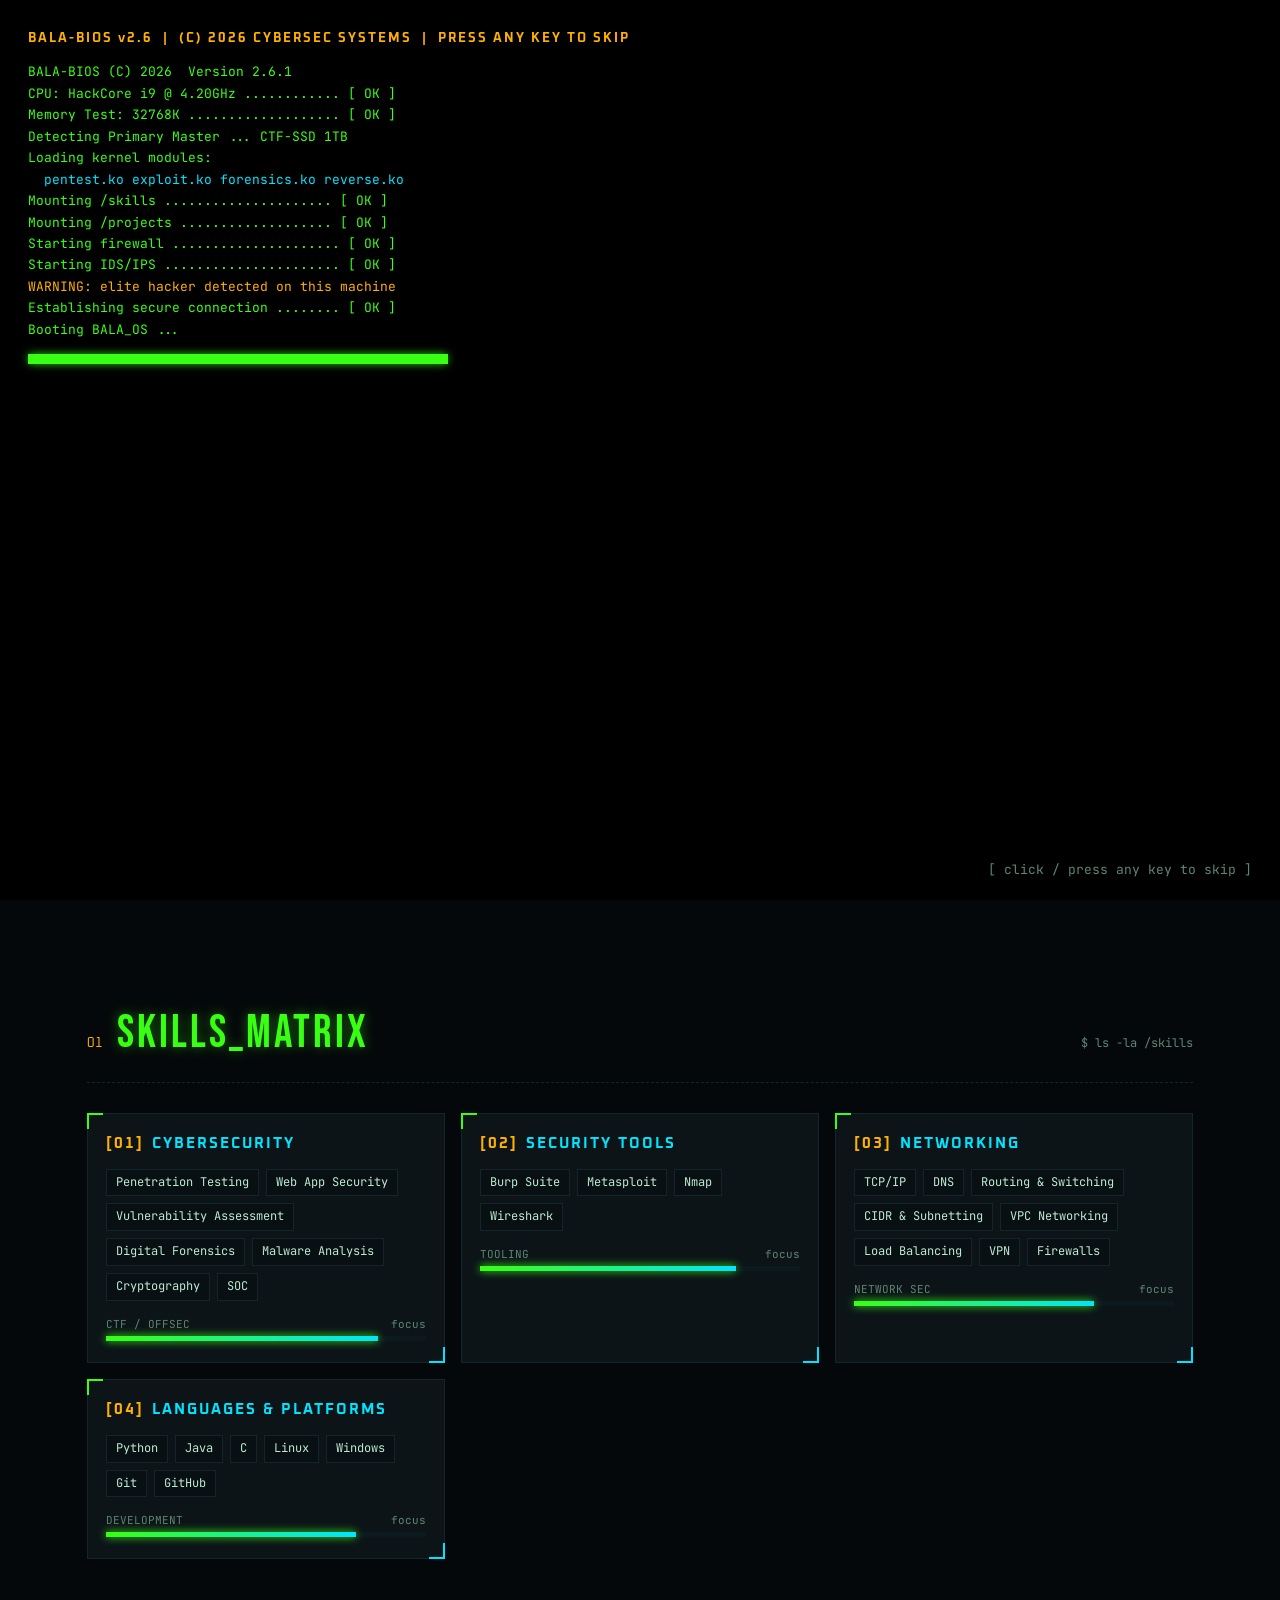
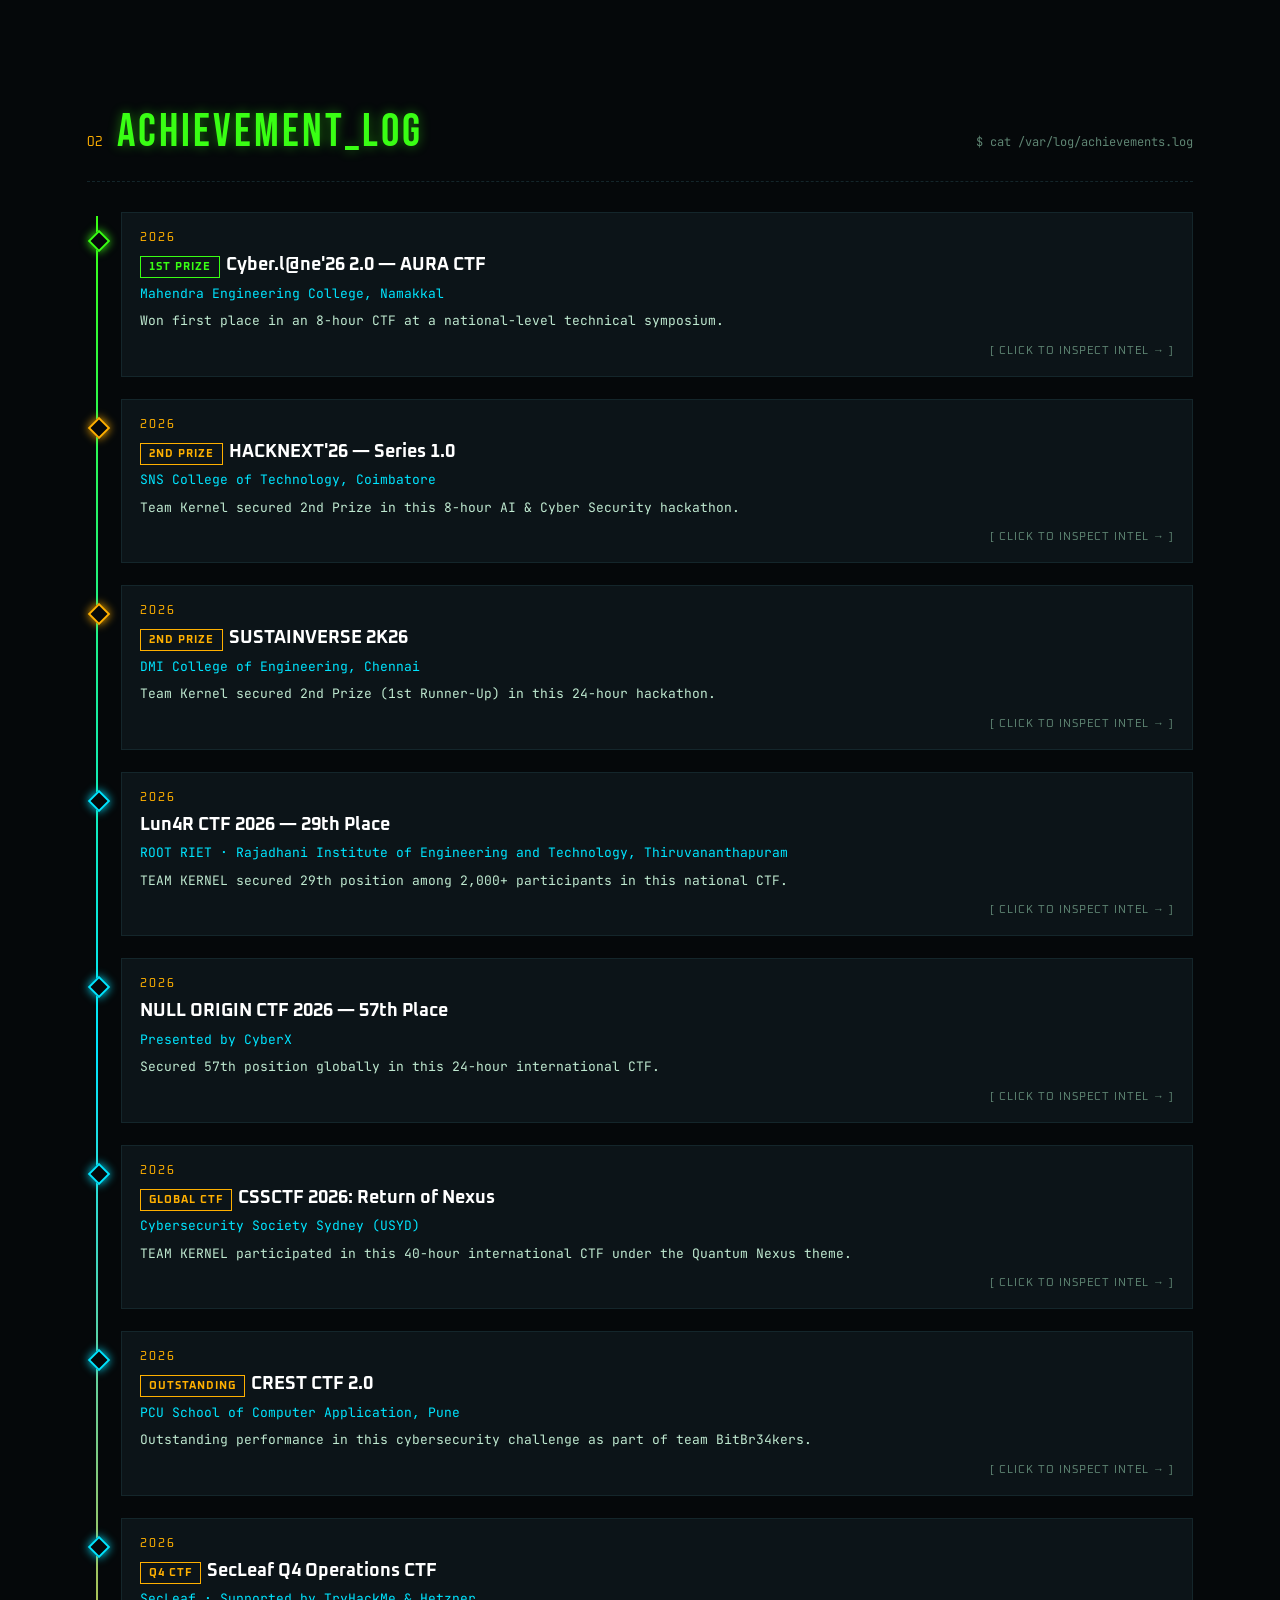
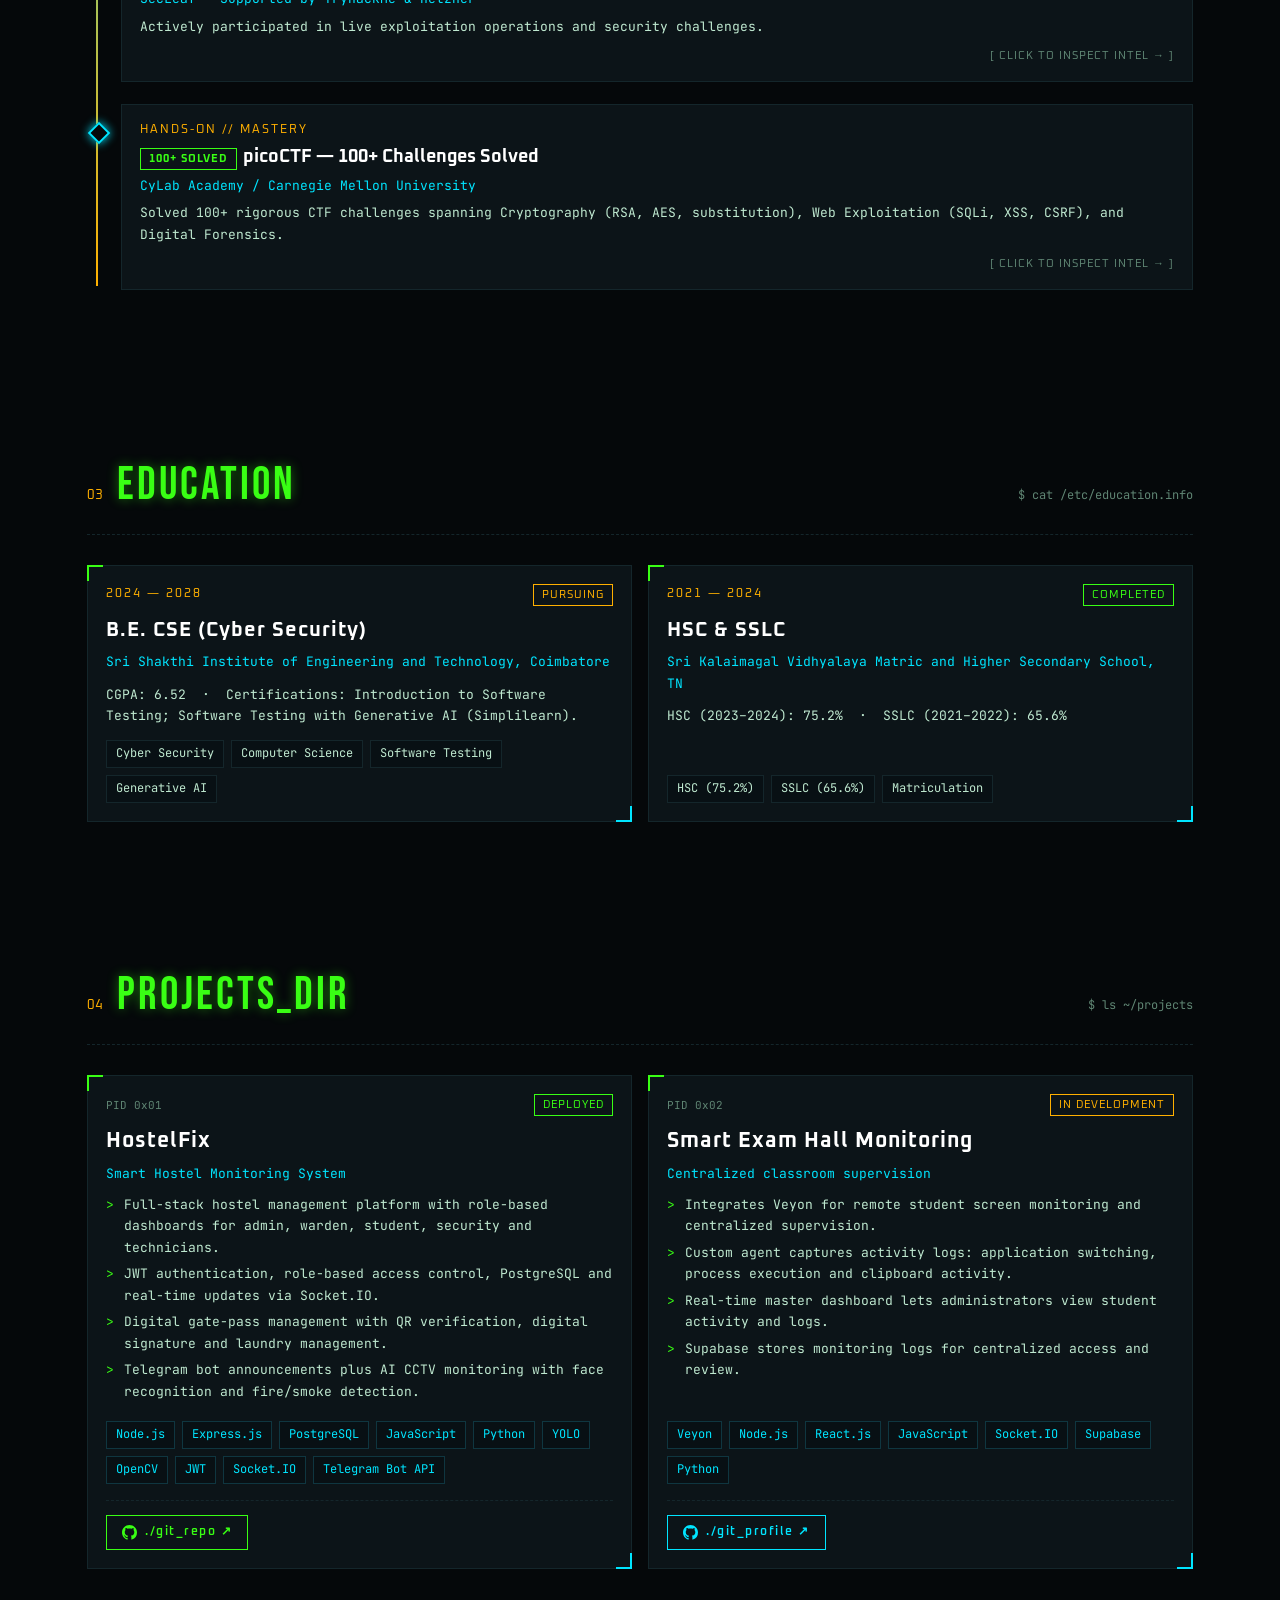
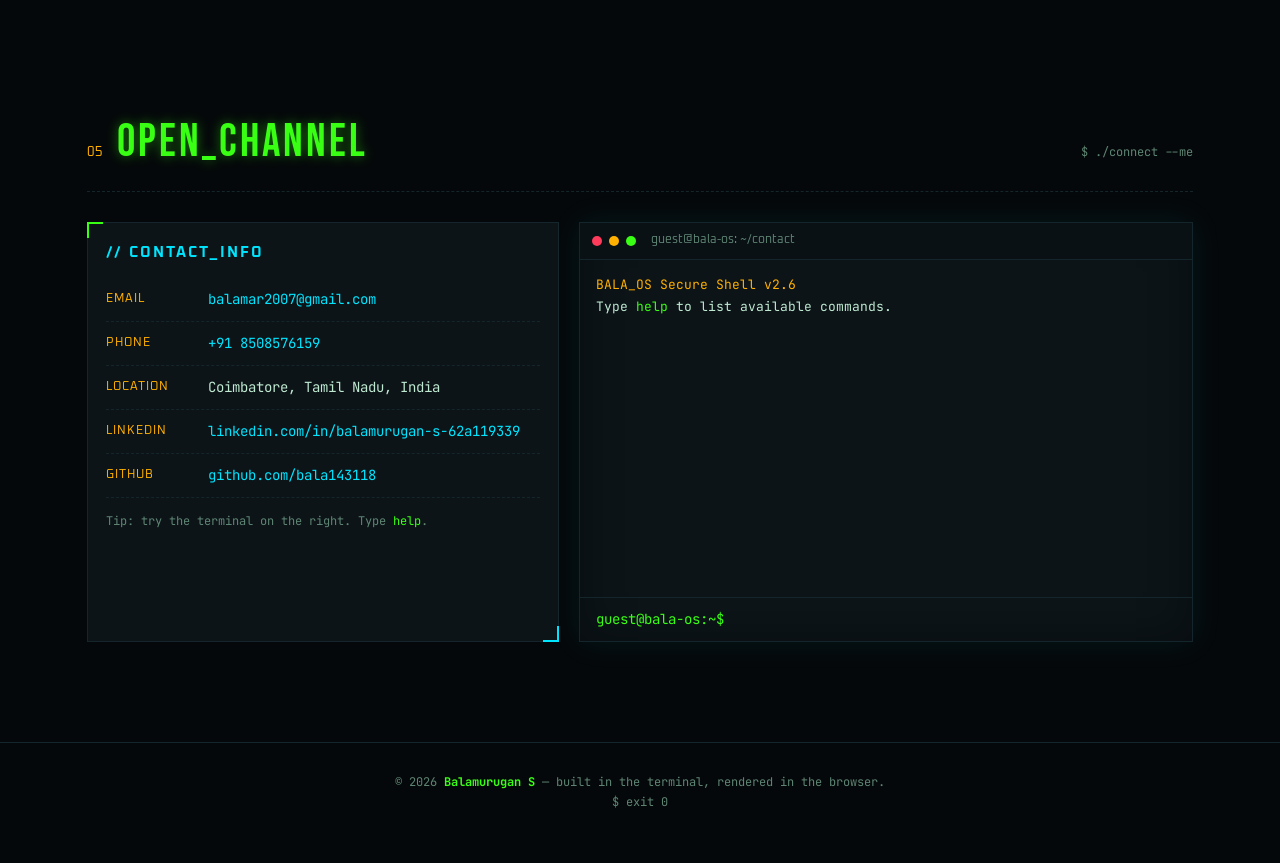
==== commit 7d9ba3b3: "Add CREST CTF 2.0 and SecLeaf Q4 Operations CTF to evidence board and portfolio" ====
--- a/index.html
+++ b/index.html
@@ -339,7 +339,7 @@
     <div class="stats">
       <div class="stat"><b data-count="1">0</b><span>CTF 1st Prize</span></div>
       <div class="stat"><b data-count="2">0</b><span>Hackathon 2nd Prizes</span></div>
-      <div class="stat"><b data-count="7">0</b><span>Competitions &amp; Challenges</span></div>
+      <div class="stat"><b data-count="9">0</b><span>Competitions &amp; Challenges</span></div>
     </div>
   </div>
   <div class="win">
@@ -427,6 +427,20 @@
       <h3><span class="badge">GLOBAL CTF</span>CSSCTF 2026: Return of Nexus</h3>
       <div class="org">Cybersecurity Society Sydney (USYD)</div>
       <p>TEAM KERNEL participated in this 40-hour international CTF under the Quantum Nexus theme.</p>
+      <div class="ev-hint">[ CLICK TO INSPECT INTEL &rarr; ]</div>
+    </div>
+    <div class="ev cy reveal" data-item="crest">
+      <div class="when">2026</div>
+      <h3><span class="badge">OUTSTANDING</span>CREST CTF 2.0</h3>
+      <div class="org">PCU School of Computer Application, Pune</div>
+      <p>Outstanding performance in this cybersecurity challenge as part of team BitBr34kers.</p>
+      <div class="ev-hint">[ CLICK TO INSPECT INTEL &rarr; ]</div>
+    </div>
+    <div class="ev cy reveal" data-item="secleaf">
+      <div class="when">2026</div>
+      <h3><span class="badge">Q4 CTF</span>SecLeaf Q4 Operations CTF</h3>
+      <div class="org">SecLeaf · Supported by TryHackMe &amp; Hetzner</div>
+      <p>Actively participated in live exploitation operations and security challenges.</p>
       <div class="ev-hint">[ CLICK TO INSPECT INTEL &rarr; ]</div>
     </div>
     <div class="ev cy reveal" data-item="picoctf">
@@ -732,6 +746,8 @@
 <span class="pc">29th</span> Lun4R CTF 2026 (29th of 2,000+ · Team Kernel)
 <span class="pc">57th</span> NULL ORIGIN CTF 2026 (Global CTF · CyberX)
 <span class="pc">CTF</span>  CSSCTF 2026: Return of Nexus (Cybersec Society Sydney · Team Kernel)
+<span class="pc">CTF</span>  CREST CTF 2.0 — Outstanding Performance (Team BitBr34kers · PCU)
+<span class="pc">CTF</span>  SecLeaf Q4 Operations CTF (SecLeaf · TryHackMe & Hetzner)
 <span class="p">100+</span> picoCTF (100+ Solved · CyLab CMU)`,
  education:()=>'B.E. CSE (Cyber Security), 2024–2028 — Sri Shakthi Institute of Engineering and Technology (CGPA 6.52)\nHSC 75.2% · SSLC 65.6%',
  email:()=>'<a href="mailto:balamar2007@gmail.com">balamar2007@gmail.com</a>',
@@ -1034,6 +1050,52 @@
     termCmd: './quantum_nexus.sh --verify-creds',
     termOut: '<span class="p">[+]</span> Quantum Nexus connection verified // <span class="pa">Certificate of Participation [CSS Sydney]</span>'
   },
+  crest: {
+    logFile: 'crest_ctf_2026.log',
+    badge: '<span class="badge">OUTSTANDING</span>',
+    time: '2026 // CYBER SECURITY CHALLENGE',
+    title: 'CREST CTF 2.0 — Cyber Security Challenge',
+    org: 'CREST - PCU - School of Computer Application, Pune',
+    certImg: 'assets/evidence/cert_crest_ctf_2026.jpg',
+    certTitle: 'CREST CTF 2.0 — Certificate of Participation & Outstanding Performance',
+    linkedinUrl: 'resume.pdf',
+    summary: 'Demonstrated outstanding performance in CREST CTF 2.0 — Cyber Security Challenge organized by PCET\'s Pimpri Chinchwad University (PCU) School of Computer Application as part of team BitBr34kers on 23rd October 2026.',
+    highlightsTitle: '// BRIEF_INTEL',
+    highlights: [
+      '<b>Organized by:</b> CREST - PCU - School of Computer Application (Pimpri Chinchwad University).',
+      '<b>Team Name:</b> BitBr34kers (@balamurugan).',
+      '<b>Credential ID:</b> Verify: CTF7-2026-2838.',
+      '<b>Challenge Tracks:</b> Hands-on exploitation, network security audits, web testing, and cipher breaking.'
+    ],
+    chipsTitle: '// TEAM_&_TAGS',
+    chips: ['BitBr34kers', 'CREST CTF 2.0', 'PCU Pune', 'Certificate CTF7-2026-2838', 'Cyber Security Challenge'],
+    termDir: 'crest-ctf',
+    termCmd: './verify_crest.py --id "CTF7-2026-2838"',
+    termOut: '<span class="p">[+]</span> Credential verified: <span class="pa">BitBr34kers // Outstanding Performance</span> [PCU]'
+  },
+  secleaf: {
+    logFile: 'secleaf_q4_ctf_2026.log',
+    badge: '<span class="badge">Q4 OPERATIONS</span>',
+    time: '2026 // OFFENSIVE SEC OPERATIONS',
+    title: 'SecLeaf Q4 Operations CTF',
+    org: 'SecLeaf · Supported by TryHackMe, Hetzner & Altered Security',
+    certImg: 'assets/evidence/cert_secleaf_q4_ctf.png',
+    certTitle: 'SecLeaf Q4 Operations CTF — Certificate of Participation',
+    linkedinUrl: 'resume.pdf',
+    summary: 'Actively participated in the SecLeaf Q4 Operations CTF on 31st October 2026, solving offensive security and exploitation challenges supported by major cybersecurity platforms including TryHackMe, Campfire Security, Altered Security, and Hetzner.',
+    highlightsTitle: '// BRIEF_INTEL',
+    highlights: [
+      '<b>Organizers:</b> Parvesh Dahale (Co-Founder) & Aditya Pidurkar (Principal Co-Founder) — SecLeaf.',
+      '<b>Ecosystem Partners:</b> TryHackMe, Campfire Security, Altered Security, Hetzner, Render, and CIFIT.',
+      '<b>Domain Coverage:</b> Real-time cyber attack surface analysis, web exploitation, and forensics.',
+      '<b>Recognition:</b> Awarded Certificate of Participation to Balamurugan S.'
+    ],
+    chipsTitle: '// DOMAINS_&_TAGS',
+    chips: ['SecLeaf CTF', 'Q4 Operations', 'TryHackMe Partner', 'Altered Security', 'Hetzner', 'Offensive Security'],
+    termDir: 'secleaf',
+    termCmd: './ops_status.sh --q4',
+    termOut: '<span class="p">[+]</span> Operations active // <span class="pa">Participation verified [SecLeaf & TryHackMe]</span>'
+  },
   picoctf: {
     logFile: 'picoctf_100_challenges.log',
     badge: '<span class="badge g">100+ SOLVED</span>',
